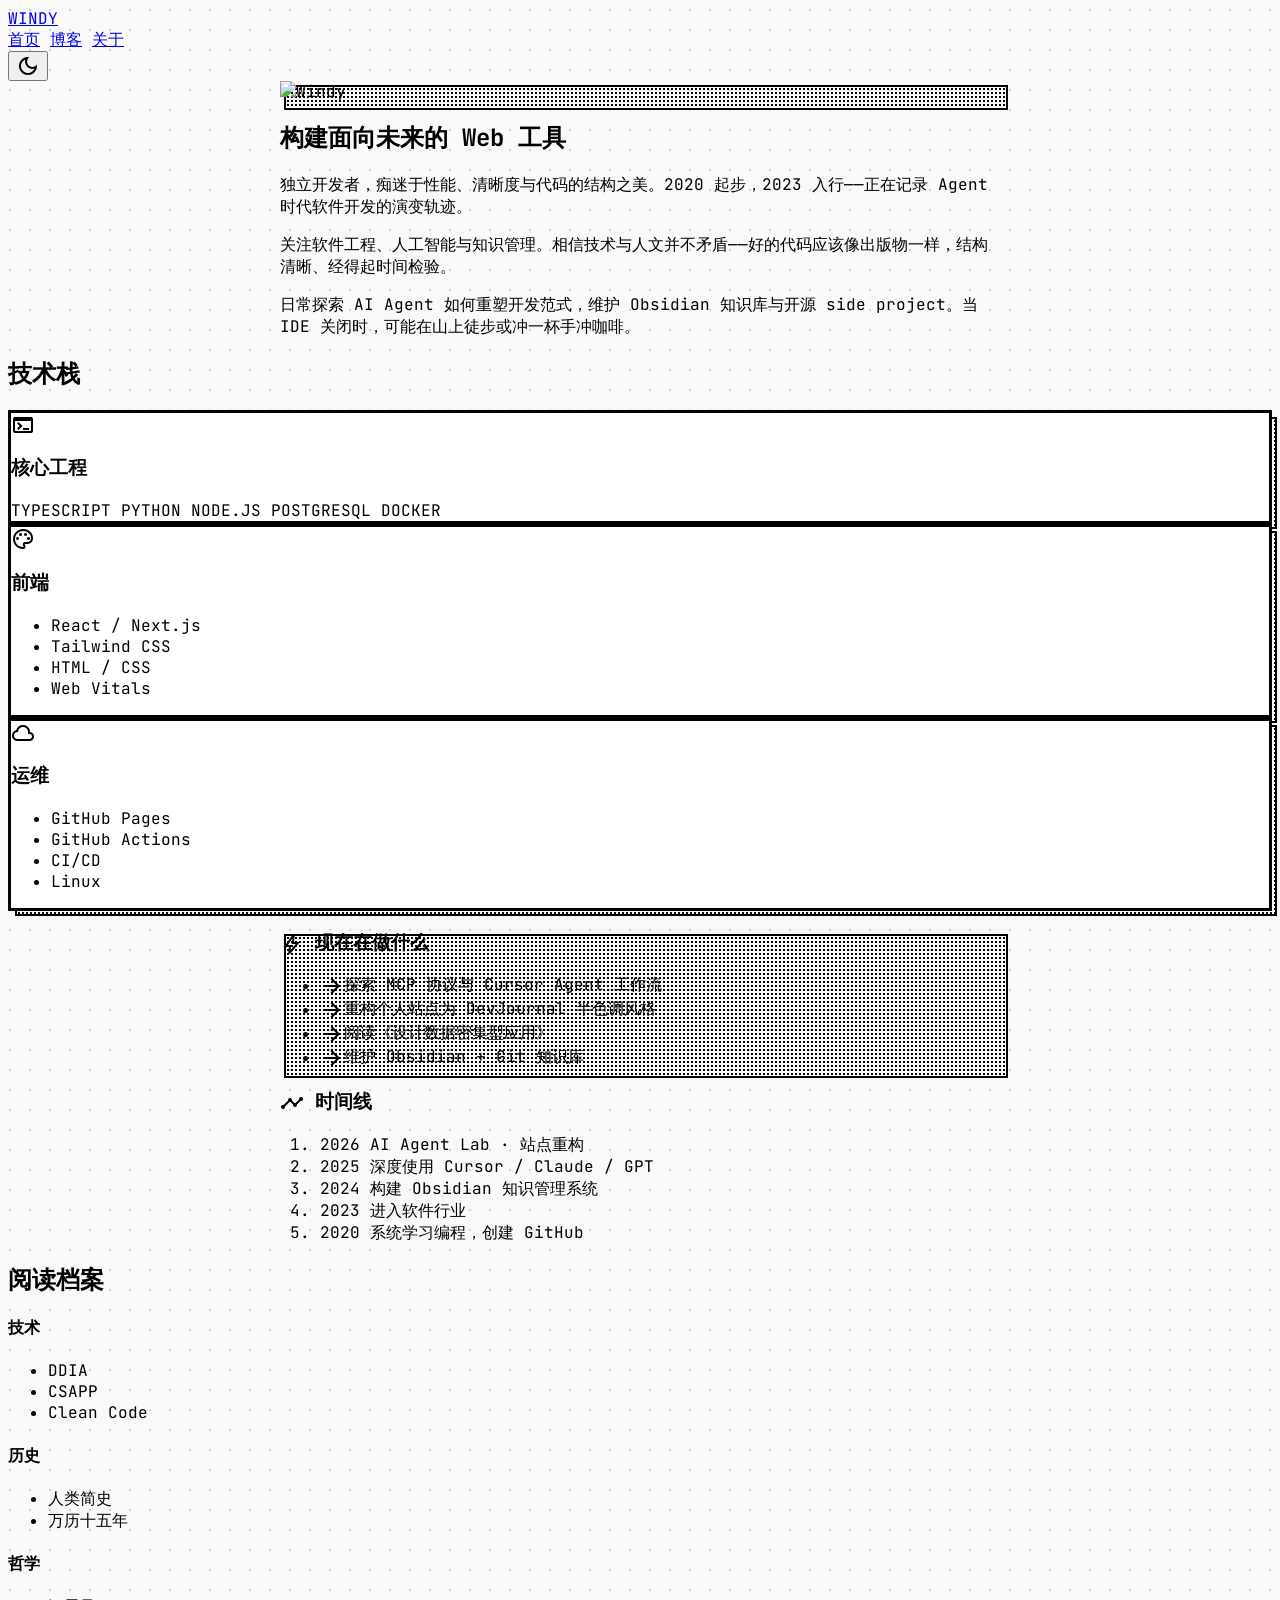
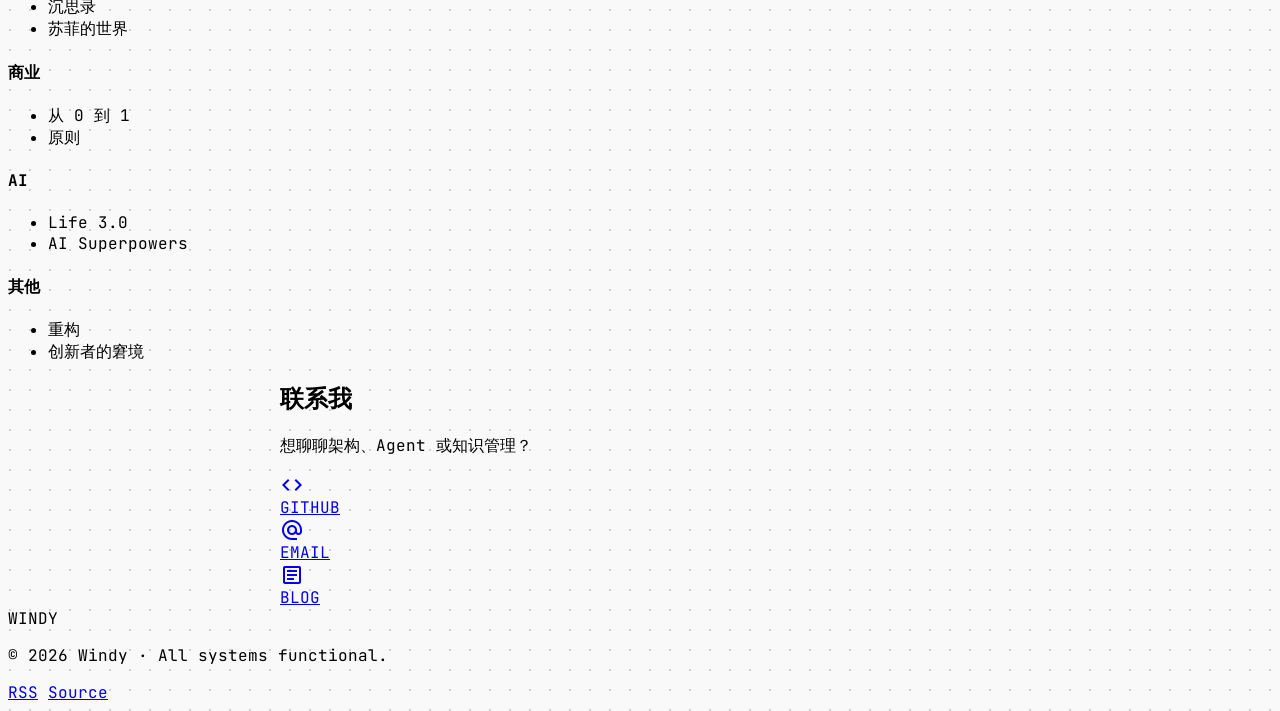
==== about.html @ 3538029b "Rebuild site with DevJournal halftone UI from prototype. Replace Digital Archive design with Dot-Mat" ====
<!DOCTYPE html>
<html class="light" lang="zh-CN">
<head>
  <meta charset="utf-8" />
  <meta name="viewport" content="width=device-width, initial-scale=1.0" />
  <title>关于 · WINDY Tech Journal</title>
  <script src="https://cdn.tailwindcss.com?plugins=forms"></script>
  <link href="https://fonts.googleapis.com/css2?family=Material+Symbols+Outlined:wght,FILL@100..700,0..1&display=swap" rel="stylesheet" />
  <link href="https://fonts.googleapis.com/css2?family=JetBrains+Mono:wght@400;700;800&display=swap" rel="stylesheet" />
  <link rel="stylesheet" href="css/style.css" />
  <script>
    tailwind.config = {
      darkMode: 'class',
      theme: {
        extend: {
          colors: { primary: '#000', 'on-primary': '#fff', 'on-surface-variant': '#4c4546' },
          spacing: { gutter: '24px', 'stack-md': '1rem', 'stack-lg': '2rem', 'container-max': '1120px', 'section-gap': '5rem' },
          fontFamily: { mono: ['JetBrains Mono', 'monospace'] },
          fontSize: {
            'headline-xl': ['48px', { lineHeight: '1.1', fontWeight: '800' }],
            'headline-lg': ['32px', { fontWeight: '700' }],
            'body-lg': ['18px', { lineHeight: '1.6' }],
            'body-md': ['16px', { lineHeight: '1.5' }],
          },
        },
      },
    };
  </script>
</head>
<body class="font-mono text-body-md selection:bg-primary selection:text-white" style="background:#f9f9f9;background-image:radial-gradient(#d1d1d1 1px,transparent 1px);background-size:20px 20px;">

<nav class="fixed top-0 w-full z-50 bg-white/90 backdrop-blur-sm border-b-3 border-black" data-header>
  <div class="flex justify-between items-center h-16 px-gutter max-w-container-max mx-auto">
    <a href="index.html" class="text-2xl font-black uppercase tracking-tighter">WINDY</a>
    <div class="hidden md:flex items-center gap-8">
      <a class="text-sm uppercase font-bold hover:underline decoration-4 underline-offset-4" href="index.html">首页</a>
      <a class="text-sm uppercase font-bold hover:underline decoration-4 underline-offset-4" href="blog.html">博客</a>
      <a class="text-sm uppercase font-bold bg-primary text-white px-3 py-1" href="about.html">关于</a>
    </div>
    <button id="theme-toggle" class="material-symbols-outlined hover:scale-110 transition-transform border-2 border-black p-1">dark_mode</button>
  </div>
</nav>

<main class="pt-32 pb-section-gap px-gutter">

  <section class="reading-track mb-section-gap">
    <div class="mb-stack-lg">
      <div class="halftone-shadow inline-block mb-8">
        <img alt="Windy" class="w-32 h-32 border-4 border-black object-cover grayscale" src="https://avatars.githubusercontent.com/u/45551140?v=4" />
      </div>
      <h1 class="text-headline-xl text-primary mb-stack-md leading-tight uppercase">构建面向未来的 Web 工具</h1>
      <p class="text-body-lg text-on-surface-variant border-l-4 border-black pl-6 italic">
        独立开发者，痴迷于性能、清晰度与代码的结构之美。2020 起步，2023 入行——正在记录 Agent 时代软件开发的演变轨迹。
      </p>
    </div>
    <div class="space-y-6 text-lg leading-relaxed">
      <p>关注软件工程、人工智能与知识管理。相信技术与人文并不矛盾——好的代码应该像出版物一样，结构清晰、经得起时间检验。</p>
      <p>日常探索 AI Agent 如何重塑开发范式，维护 Obsidian 知识库与开源 side project。当 IDE 关闭时，可能在山上徒步或冲一杯手冲咖啡。</p>
    </div>
  </section>

  <section class="max-w-container-max mx-auto mb-section-gap">
    <h2 class="text-xl font-bold mb-12 uppercase tracking-widest flex items-center gap-4">
      <span class="h-1 w-12 bg-black"></span>技术栈<span class="h-1 flex-grow bg-black"></span>
    </h2>
    <div class="grid grid-cols-1 md:grid-cols-4 gap-8">
      <div class="md:col-span-2 p-8 retro-card halftone-shadow">
        <div class="flex items-center gap-3 mb-6">
          <span class="material-symbols-outlined text-3xl">terminal</span>
          <h3 class="text-2xl uppercase font-bold">核心工程</h3>
        </div>
        <div class="flex flex-wrap gap-3">
          <span class="px-4 py-2 border-2 border-black font-bold text-sm bg-gray-100">TYPESCRIPT</span>
          <span class="px-4 py-2 border-2 border-black font-bold text-sm bg-gray-100">PYTHON</span>
          <span class="px-4 py-2 border-2 border-black font-bold text-sm bg-gray-100">NODE.JS</span>
          <span class="px-4 py-2 border-2 border-black font-bold text-sm bg-gray-100">POSTGRESQL</span>
          <span class="px-4 py-2 border-2 border-black font-bold text-sm bg-gray-100">DOCKER</span>
        </div>
      </div>
      <div class="p-8 retro-card halftone-shadow">
        <div class="flex items-center gap-3 mb-6">
          <span class="material-symbols-outlined text-3xl">palette</span>
          <h3 class="text-2xl uppercase font-bold">前端</h3>
        </div>
        <ul class="space-y-2 font-bold">
          <li class="flex items-center gap-2"><span class="w-2 h-2 bg-black"></span> React / Next.js</li>
          <li class="flex items-center gap-2"><span class="w-2 h-2 bg-black"></span> Tailwind CSS</li>
          <li class="flex items-center gap-2"><span class="w-2 h-2 bg-black"></span> HTML / CSS</li>
          <li class="flex items-center gap-2"><span class="w-2 h-2 bg-black"></span> Web Vitals</li>
        </ul>
      </div>
      <div class="p-8 retro-card halftone-shadow">
        <div class="flex items-center gap-3 mb-6">
          <span class="material-symbols-outlined text-3xl">cloud</span>
          <h3 class="text-2xl uppercase font-bold">运维</h3>
        </div>
        <ul class="space-y-2 font-bold">
          <li class="flex items-center gap-2"><span class="w-2 h-2 bg-black"></span> GitHub Pages</li>
          <li class="flex items-center gap-2"><span class="w-2 h-2 bg-black"></span> GitHub Actions</li>
          <li class="flex items-center gap-2"><span class="w-2 h-2 bg-black"></span> CI/CD</li>
          <li class="flex items-center gap-2"><span class="w-2 h-2 bg-black"></span> Linux</li>
        </ul>
      </div>
    </div>
  </section>

  <section class="reading-track mb-section-gap grid grid-cols-1 md:grid-cols-2 gap-12">
    <div class="p-8 border-4 border-black bg-white halftone-shadow">
      <h3 class="text-xl uppercase mb-6 font-bold flex items-center gap-2">
        <span class="material-symbols-outlined">bolt</span> 现在在做什么
      </h3>
      <ul class="space-y-4 font-bold">
        <li class="flex items-start gap-3"><span class="material-symbols-outlined">arrow_forward</span>探索 MCP 协议与 Cursor Agent 工作流</li>
        <li class="flex items-start gap-3"><span class="material-symbols-outlined">arrow_forward</span>重构个人站点为 DevJournal 半色调风格</li>
        <li class="flex items-start gap-3"><span class="material-symbols-outlined">arrow_forward</span>阅读《设计数据密集型应用》</li>
        <li class="flex items-start gap-3"><span class="material-symbols-outlined">arrow_forward</span>维护 Obsidian + Git 知识库</li>
      </ul>
    </div>
    <div class="p-8 border-4 border-black bg-white">
      <h3 class="text-xl uppercase mb-6 font-bold flex items-center gap-2">
        <span class="material-symbols-outlined">timeline</span> 时间线
      </h3>
      <ol class="space-y-4 font-bold text-sm">
        <li><span class="bg-black text-white px-2 py-0.5 mr-2">2026</span> AI Agent Lab · 站点重构</li>
        <li><span class="bg-black text-white px-2 py-0.5 mr-2">2025</span> 深度使用 Cursor / Claude / GPT</li>
        <li><span class="bg-black text-white px-2 py-0.5 mr-2">2024</span> 构建 Obsidian 知识管理系统</li>
        <li><span class="bg-black text-white px-2 py-0.5 mr-2">2023</span> 进入软件行业</li>
        <li><span class="bg-black text-white px-2 py-0.5 mr-2">2020</span> 系统学习编程，创建 GitHub</li>
      </ol>
    </div>
  </section>

  <section class="max-w-container-max mx-auto mb-section-gap">
    <h2 class="text-xl font-bold mb-8 uppercase flex items-center gap-4">
      <span class="h-1 w-12 bg-black"></span>阅读档案<span class="h-1 flex-grow bg-black"></span>
    </h2>
    <div class="grid grid-cols-2 md:grid-cols-3 lg:grid-cols-6 gap-4">
      <div class="border-2 border-black p-4 bg-white"><h4 class="font-bold text-xs uppercase mb-2">技术</h4><ul class="text-xs space-y-1"><li>DDIA</li><li>CSAPP</li><li>Clean Code</li></ul></div>
      <div class="border-2 border-black p-4 bg-white"><h4 class="font-bold text-xs uppercase mb-2">历史</h4><ul class="text-xs space-y-1"><li>人类简史</li><li>万历十五年</li></ul></div>
      <div class="border-2 border-black p-4 bg-white"><h4 class="font-bold text-xs uppercase mb-2">哲学</h4><ul class="text-xs space-y-1"><li>沉思录</li><li>苏菲的世界</li></ul></div>
      <div class="border-2 border-black p-4 bg-white"><h4 class="font-bold text-xs uppercase mb-2">商业</h4><ul class="text-xs space-y-1"><li>从 0 到 1</li><li>原则</li></ul></div>
      <div class="border-2 border-black p-4 bg-white"><h4 class="font-bold text-xs uppercase mb-2">AI</h4><ul class="text-xs space-y-1"><li>Life 3.0</li><li>AI Superpowers</li></ul></div>
      <div class="border-2 border-black p-4 bg-white"><h4 class="font-bold text-xs uppercase mb-2">其他</h4><ul class="text-xs space-y-1"><li>重构</li><li>创新者的窘境</li></ul></div>
    </div>
  </section>

  <section class="reading-track text-center py-16 border-t-4 border-black border-dashed">
    <h2 class="text-4xl font-bold mb-6 uppercase">联系我</h2>
    <p class="font-bold mb-12 text-on-surface-variant">想聊聊架构、Agent 或知识管理？</p>
    <div class="flex justify-center gap-12 flex-wrap">
      <a class="group flex flex-col items-center gap-3" href="https://github.com/abcdzyone" target="_blank" rel="noopener">
        <div class="w-16 h-16 flex items-center justify-center border-4 border-black bg-white group-hover:bg-primary transition-colors">
          <span class="material-symbols-outlined text-2xl group-hover:text-white">code</span>
        </div>
        <span class="text-xs font-bold tracking-widest group-hover:underline">GITHUB</span>
      </a>
      <a class="group flex flex-col items-center gap-3" href="mailto:hello@windy.dev">
        <div class="w-16 h-16 flex items-center justify-center border-4 border-black bg-white group-hover:bg-primary transition-colors">
          <span class="material-symbols-outlined text-2xl group-hover:text-white">alternate_email</span>
        </div>
        <span class="text-xs font-bold tracking-widest group-hover:underline">EMAIL</span>
      </a>
      <a class="group flex flex-col items-center gap-3" href="blog.html">
        <div class="w-16 h-16 flex items-center justify-center border-4 border-black bg-white group-hover:bg-primary transition-colors">
          <span class="material-symbols-outlined text-2xl group-hover:text-white">article</span>
        </div>
        <span class="text-xs font-bold tracking-widest group-hover:underline">BLOG</span>
      </a>
    </div>
  </section>
</main>

<footer class="bg-black text-white py-12">
  <div class="flex flex-col md:flex-row justify-between items-center gap-8 px-gutter max-w-container-max mx-auto uppercase tracking-wider text-sm">
    <div class="text-xl font-black">WINDY</div>
    <p class="opacity-80">© 2026 Windy · All systems functional.</p>
    <div class="flex gap-8">
      <a class="hover:opacity-70" href="blog.html">RSS</a>
      <a class="hover:opacity-70" href="https://github.com/abcdzyone/windy.github.io">Source</a>
    </div>
  </div>
</footer>

<script src="js/main.js"></script>
</body>
</html>
---- css/style.css ----
/* WINDY Tech Journal — Dot-Matrix Monolith */

.material-symbols-outlined {
  font-variation-settings: 'FILL' 0, 'wght' 400, 'GRAD' 0, 'opsz' 24;
  vertical-align: middle;
}

body {
  font-family: 'JetBrains Mono', monospace;
}

/* Halftone patterns */
.halftone-bg {
  background-image: radial-gradient(circle, currentColor 1px, transparent 1px);
  background-size: 8px 8px;
}

.halftone-bg-dense {
  background-image: radial-gradient(circle, currentColor 1.5px, transparent 1.5px);
  background-size: 4px 4px;
}

.halftone-page {
  background-color: #ffffff;
  background-image: radial-gradient(#000 1px, transparent 0);
  background-size: 20px 20px;
}

.stippled-box {
  position: relative;
  z-index: 1;
}

.stippled-box::before {
  content: "";
  position: absolute;
  inset: 0;
  background-image: radial-gradient(#000000 0.5px, transparent 0);
  background-size: 3px 3px;
  opacity: 0.05;
  z-index: -1;
  pointer-events: none;
}

.halftone-shadow {
  position: relative;
}

.halftone-shadow::after {
  content: "";
  position: absolute;
  z-index: -1;
  bottom: -8px;
  right: -8px;
  width: 100%;
  height: 100%;
  background-image: radial-gradient(circle, #000 1px, transparent 1.5px);
  background-size: 4px 4px;
  border: 2px solid #000;
}

.reading-track {
  max-width: 720px;
  margin-left: auto;
  margin-right: auto;
}

.reading-progress {
  height: 4px;
  background: #000000;
  width: 0%;
  position: fixed;
  top: 64px;
  left: 0;
  z-index: 60;
  transition: width 0.1s ease-out;
}

.bold-border { border: 2px solid #000000; }
.heavy-border { border: 4px solid #000000; }
.shadow-hard { box-shadow: 6px 6px 0px 0px #000000; }

.article-card {
  transition: all 0.2s ease-in-out;
  background-color: white;
}

.article-card:hover {
  transform: translate(-4px, -4px);
  box-shadow: 8px 8px 0px 0px #000000;
}

.retro-card {
  border: 3px solid #000;
  background-color: #fff;
}

::selection {
  background: #000000;
  color: #ffffff;
}

/* Dark mode */
html.dark body {
  background-color: #0a0a0a;
  color: #f0f0f0;
}

html.dark .halftone-page {
  background-color: #0a0a0a;
  background-image: radial-gradient(#333 1px, transparent 0);
}

html.dark .bg-background { background-color: #0a0a0a !important; }
html.dark .bg-surface { background-color: #111 !important; }
html.dark .text-on-surface { color: #f0f0f0 !important; }
html.dark .text-on-background { color: #f0f0f0 !important; }
html.dark .border-outline { border-color: #f0f0f0 !important; }
html.dark header, html.dark nav { background-color: #111 !important; border-color: #f0f0f0 !important; }
html.dark .article-card { background-color: #111; }
html.dark .article-card:hover { box-shadow: 8px 8px 0px 0px #f0f0f0; }

/* Blog prose */
.prose-blog h2 {
  font-size: 1.25rem;
  font-weight: 700;
  text-transform: uppercase;
  background: #000;
  color: #fff;
  display: inline-block;
  padding: 0.25rem 1rem;
  margin-top: 3rem;
  margin-bottom: 1.5rem;
}

.prose-blog p {
  margin-bottom: 1.5rem;
  line-height: 1.7;
}

.prose-blog ul, .prose-blog ol {
  margin-bottom: 1.5rem;
  padding-left: 1.5rem;
}

.prose-blog li {
  margin-bottom: 0.5rem;
  line-height: 1.6;
}

.prose-blog blockquote {
  border: 4px solid #000;
  padding: 2rem;
  margin: 2rem 0;
  font-style: italic;
  font-weight: 700;
  font-size: 1.125rem;
  box-shadow: 6px 6px 0 0 #000;
}

.prose-blog code {
  background: #000;
  color: #fff;
  padding: 0.1em 0.4em;
  font-size: 0.875em;
}

.prose-blog pre {
  background: #000;
  color: #fff;
  padding: 1.5rem;
  overflow-x: auto;
  border: 4px solid #000;
  margin: 1.5rem 0;
  font-size: 0.875rem;
  line-height: 1.5;
}

.prose-blog pre code {
  background: transparent;
  padding: 0;
}

.prose-blog strong {
  font-weight: 700;
}
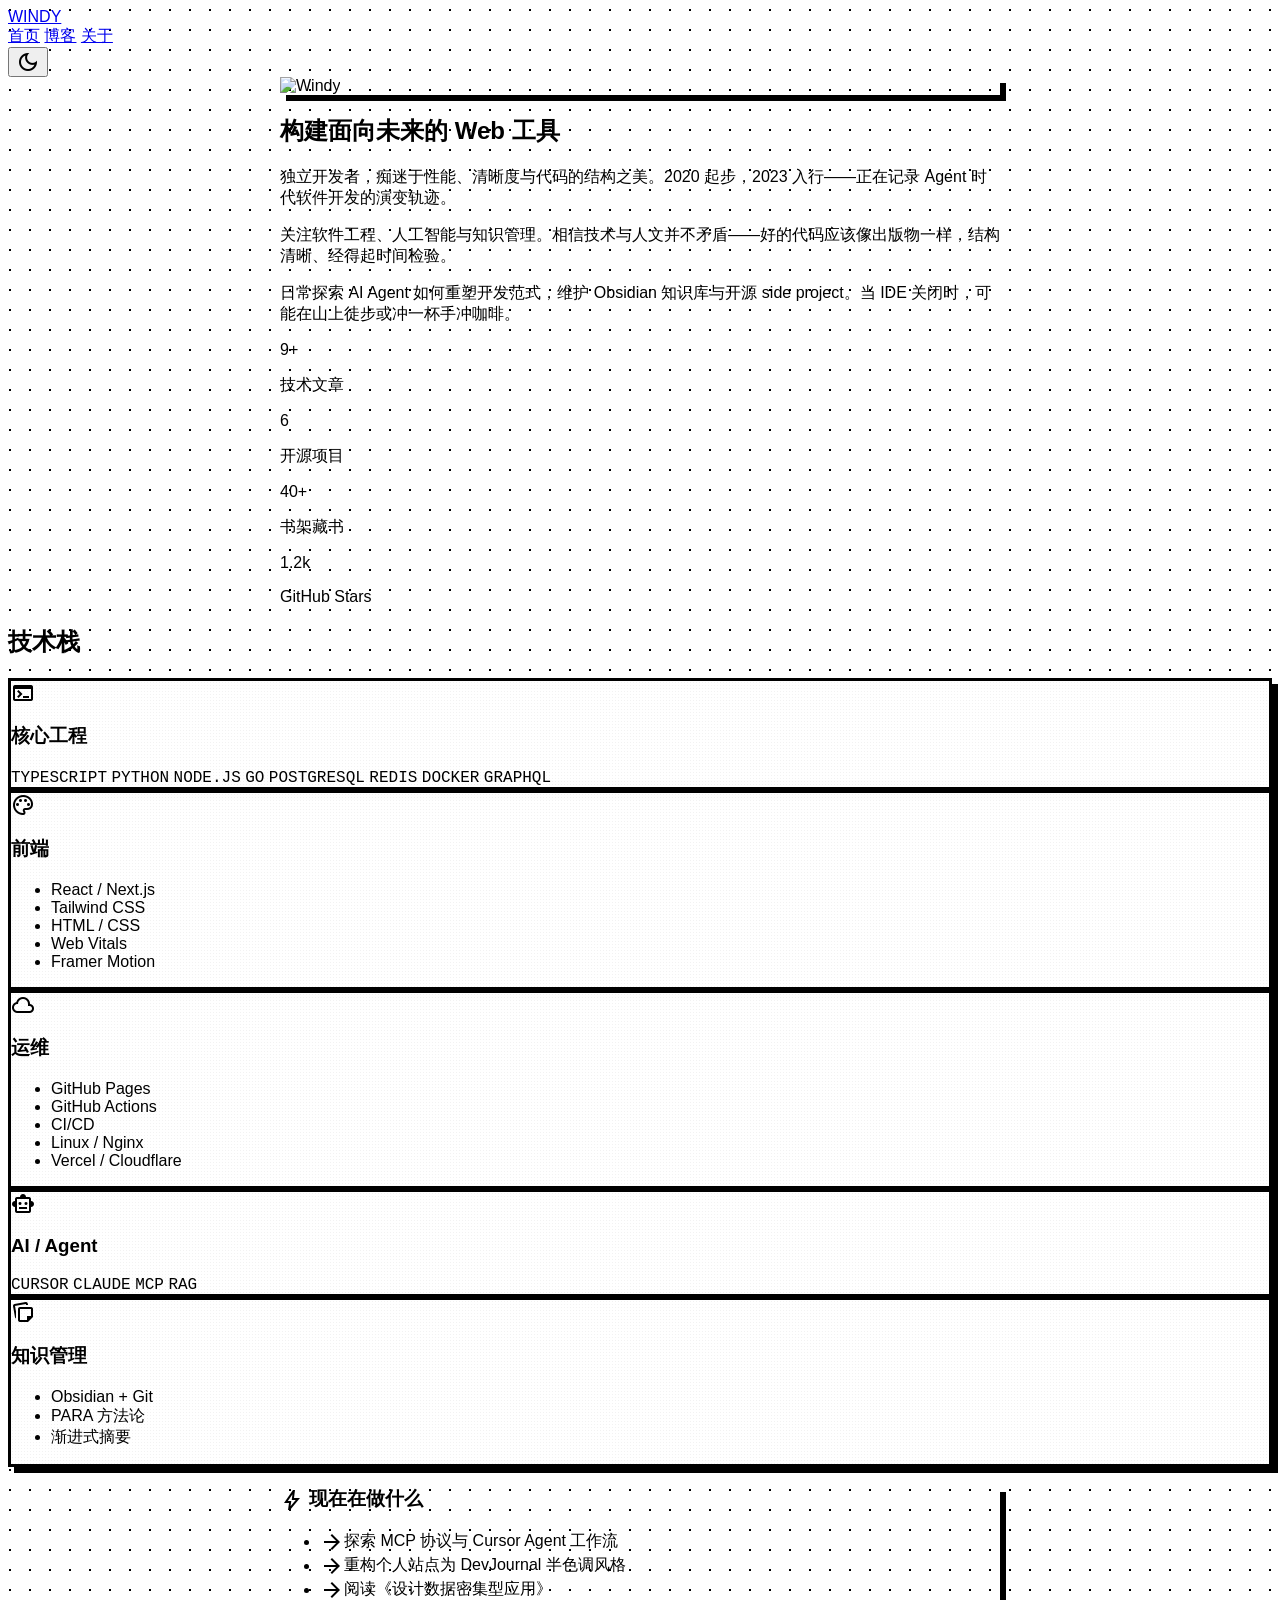
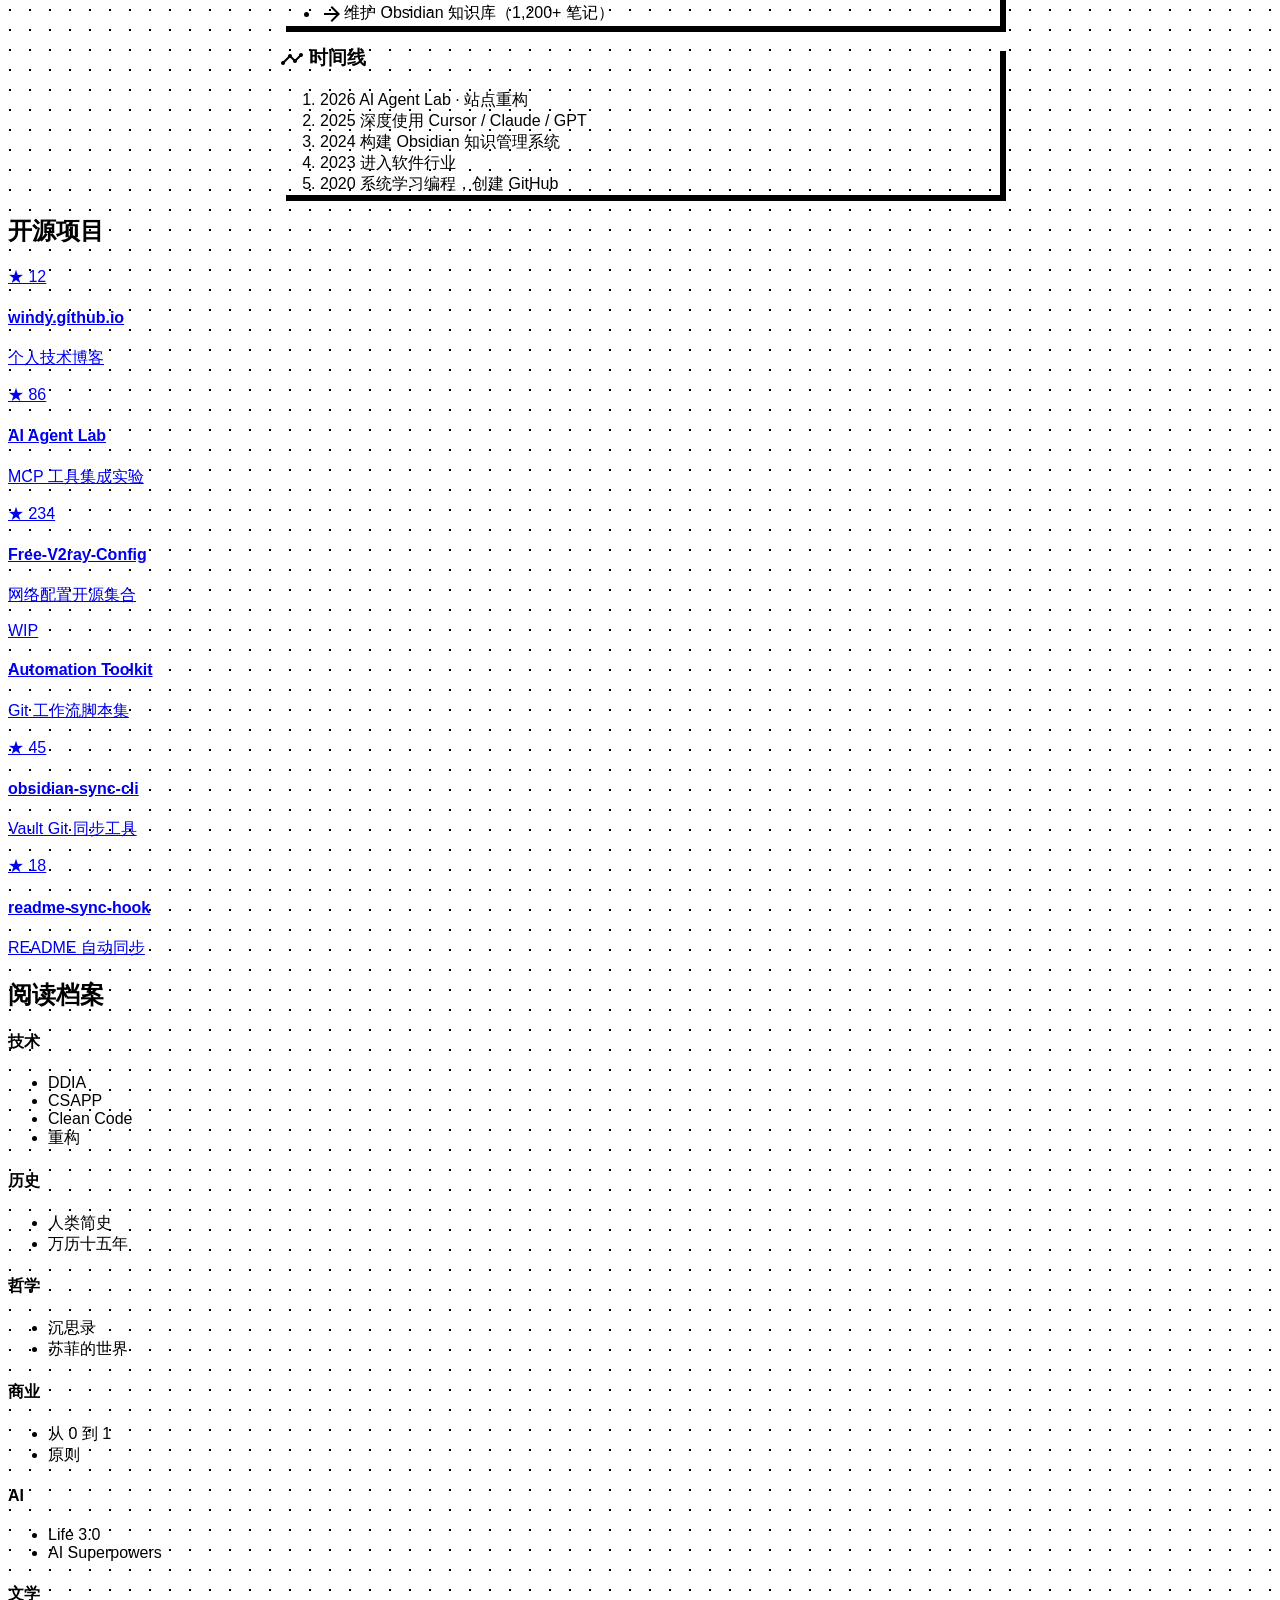
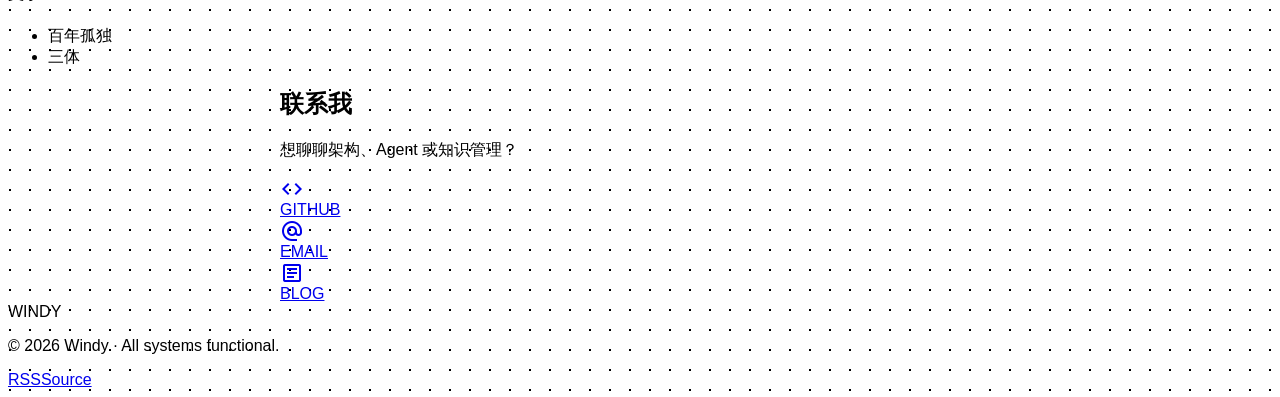
==== commit 9bd01506: "Fix tech stack shadow bug, switch to Apple fonts, align articles with prototype. Replace halftone-sh" ====
--- a/about.html
+++ b/about.html
@@ -6,7 +6,6 @@
   <title>关于 · WINDY Tech Journal</title>
   <script src="https://cdn.tailwindcss.com?plugins=forms"></script>
   <link href="https://fonts.googleapis.com/css2?family=Material+Symbols+Outlined:wght,FILL@100..700,0..1&display=swap" rel="stylesheet" />
-  <link href="https://fonts.googleapis.com/css2?family=JetBrains+Mono:wght@400;700;800&display=swap" rel="stylesheet" />
   <link rel="stylesheet" href="css/style.css" />
   <script>
     tailwind.config = {
@@ -15,7 +14,9 @@
         extend: {
           colors: { primary: '#000', 'on-primary': '#fff', 'on-surface-variant': '#4c4546' },
           spacing: { gutter: '24px', 'stack-md': '1rem', 'stack-lg': '2rem', 'container-max': '1120px', 'section-gap': '5rem' },
-          fontFamily: { mono: ['JetBrains Mono', 'monospace'] },
+          fontFamily: {
+            sans: ['-apple-system', 'BlinkMacSystemFont', 'SF Pro Text', 'SF Pro Display', 'PingFang SC', 'Hiragino Sans GB', 'Microsoft YaHei', 'sans-serif'],
+          },
           fontSize: {
             'headline-xl': ['48px', { lineHeight: '1.1', fontWeight: '800' }],
             'headline-lg': ['32px', { fontWeight: '700' }],
@@ -27,9 +28,9 @@
     };
   </script>
 </head>
-<body class="font-mono text-body-md selection:bg-primary selection:text-white" style="background:#f9f9f9;background-image:radial-gradient(#d1d1d1 1px,transparent 1px);background-size:20px 20px;">
-
-<nav class="fixed top-0 w-full z-50 bg-white/90 backdrop-blur-sm border-b-3 border-black" data-header>
+<body class="text-body-md selection:bg-primary selection:text-white halftone-page">
+
+<nav class="fixed top-0 w-full z-50 bg-white border-b-4 border-black" data-header>
   <div class="flex justify-between items-center h-16 px-gutter max-w-container-max mx-auto">
     <a href="index.html" class="text-2xl font-black uppercase tracking-tighter">WINDY</a>
     <div class="hidden md:flex items-center gap-8">
@@ -45,11 +46,11 @@
 
   <section class="reading-track mb-section-gap">
     <div class="mb-stack-lg">
-      <div class="halftone-shadow inline-block mb-8">
-        <img alt="Windy" class="w-32 h-32 border-4 border-black object-cover grayscale" src="https://avatars.githubusercontent.com/u/45551140?v=4" />
-      </div>
-      <h1 class="text-headline-xl text-primary mb-stack-md leading-tight uppercase">构建面向未来的 Web 工具</h1>
-      <p class="text-body-lg text-on-surface-variant border-l-4 border-black pl-6 italic">
+      <div class="inline-block mb-8 shadow-hard">
+        <img alt="Windy" class="w-32 h-32 border-4 border-black object-cover grayscale bg-white" src="https://avatars.githubusercontent.com/u/45551140?v=4" />
+      </div>
+      <h1 class="text-headline-xl text-primary mb-stack-md leading-tight">构建面向未来的 Web 工具</h1>
+      <p class="text-body-lg text-on-surface-variant border-l-4 border-black pl-6">
         独立开发者，痴迷于性能、清晰度与代码的结构之美。2020 起步，2023 入行——正在记录 Agent 时代软件开发的演变轨迹。
       </p>
     </div>
@@ -57,69 +58,101 @@
       <p>关注软件工程、人工智能与知识管理。相信技术与人文并不矛盾——好的代码应该像出版物一样，结构清晰、经得起时间检验。</p>
       <p>日常探索 AI Agent 如何重塑开发范式，维护 Obsidian 知识库与开源 side project。当 IDE 关闭时，可能在山上徒步或冲一杯手冲咖啡。</p>
     </div>
+    <div class="grid grid-cols-2 md:grid-cols-4 gap-4 mt-12">
+      <div class="border-2 border-black p-4 bg-white text-center"><p class="text-3xl font-black">9+</p><p class="text-xs font-bold uppercase mt-1">技术文章</p></div>
+      <div class="border-2 border-black p-4 bg-white text-center"><p class="text-3xl font-black">6</p><p class="text-xs font-bold uppercase mt-1">开源项目</p></div>
+      <div class="border-2 border-black p-4 bg-white text-center"><p class="text-3xl font-black">40+</p><p class="text-xs font-bold uppercase mt-1">书架藏书</p></div>
+      <div class="border-2 border-black p-4 bg-white text-center"><p class="text-3xl font-black">1.2k</p><p class="text-xs font-bold uppercase mt-1">GitHub Stars</p></div>
+    </div>
   </section>
 
   <section class="max-w-container-max mx-auto mb-section-gap">
     <h2 class="text-xl font-bold mb-12 uppercase tracking-widest flex items-center gap-4">
-      <span class="h-1 w-12 bg-black"></span>技术栈<span class="h-1 flex-grow bg-black"></span>
+      <span class="h-1 w-12 bg-black shrink-0"></span>技术栈<span class="h-1 flex-grow bg-black"></span>
     </h2>
-    <div class="grid grid-cols-1 md:grid-cols-4 gap-8">
-      <div class="md:col-span-2 p-8 retro-card halftone-shadow">
+    <div class="grid grid-cols-1 md:grid-cols-4 gap-8 items-start">
+      <div class="md:col-span-2 p-8 tech-card stippled-box">
         <div class="flex items-center gap-3 mb-6">
           <span class="material-symbols-outlined text-3xl">terminal</span>
-          <h3 class="text-2xl uppercase font-bold">核心工程</h3>
+          <h3 class="text-2xl font-bold">核心工程</h3>
         </div>
         <div class="flex flex-wrap gap-3">
-          <span class="px-4 py-2 border-2 border-black font-bold text-sm bg-gray-100">TYPESCRIPT</span>
-          <span class="px-4 py-2 border-2 border-black font-bold text-sm bg-gray-100">PYTHON</span>
-          <span class="px-4 py-2 border-2 border-black font-bold text-sm bg-gray-100">NODE.JS</span>
-          <span class="px-4 py-2 border-2 border-black font-bold text-sm bg-gray-100">POSTGRESQL</span>
-          <span class="px-4 py-2 border-2 border-black font-bold text-sm bg-gray-100">DOCKER</span>
-        </div>
-      </div>
-      <div class="p-8 retro-card halftone-shadow">
+          <span class="px-4 py-2 border-2 border-black font-bold text-sm bg-white font-mono">TYPESCRIPT</span>
+          <span class="px-4 py-2 border-2 border-black font-bold text-sm bg-white font-mono">PYTHON</span>
+          <span class="px-4 py-2 border-2 border-black font-bold text-sm bg-white font-mono">NODE.JS</span>
+          <span class="px-4 py-2 border-2 border-black font-bold text-sm bg-white font-mono">GO</span>
+          <span class="px-4 py-2 border-2 border-black font-bold text-sm bg-white font-mono">POSTGRESQL</span>
+          <span class="px-4 py-2 border-2 border-black font-bold text-sm bg-white font-mono">REDIS</span>
+          <span class="px-4 py-2 border-2 border-black font-bold text-sm bg-white font-mono">DOCKER</span>
+          <span class="px-4 py-2 border-2 border-black font-bold text-sm bg-white font-mono">GRAPHQL</span>
+        </div>
+      </div>
+      <div class="p-8 tech-card stippled-box">
         <div class="flex items-center gap-3 mb-6">
           <span class="material-symbols-outlined text-3xl">palette</span>
-          <h3 class="text-2xl uppercase font-bold">前端</h3>
+          <h3 class="text-2xl font-bold">前端</h3>
         </div>
         <ul class="space-y-2 font-bold">
-          <li class="flex items-center gap-2"><span class="w-2 h-2 bg-black"></span> React / Next.js</li>
-          <li class="flex items-center gap-2"><span class="w-2 h-2 bg-black"></span> Tailwind CSS</li>
-          <li class="flex items-center gap-2"><span class="w-2 h-2 bg-black"></span> HTML / CSS</li>
-          <li class="flex items-center gap-2"><span class="w-2 h-2 bg-black"></span> Web Vitals</li>
+          <li class="flex items-center gap-2"><span class="w-2 h-2 bg-black shrink-0"></span> React / Next.js</li>
+          <li class="flex items-center gap-2"><span class="w-2 h-2 bg-black shrink-0"></span> Tailwind CSS</li>
+          <li class="flex items-center gap-2"><span class="w-2 h-2 bg-black shrink-0"></span> HTML / CSS</li>
+          <li class="flex items-center gap-2"><span class="w-2 h-2 bg-black shrink-0"></span> Web Vitals</li>
+          <li class="flex items-center gap-2"><span class="w-2 h-2 bg-black shrink-0"></span> Framer Motion</li>
         </ul>
       </div>
-      <div class="p-8 retro-card halftone-shadow">
+      <div class="p-8 tech-card stippled-box">
         <div class="flex items-center gap-3 mb-6">
           <span class="material-symbols-outlined text-3xl">cloud</span>
-          <h3 class="text-2xl uppercase font-bold">运维</h3>
+          <h3 class="text-2xl font-bold">运维</h3>
         </div>
         <ul class="space-y-2 font-bold">
-          <li class="flex items-center gap-2"><span class="w-2 h-2 bg-black"></span> GitHub Pages</li>
-          <li class="flex items-center gap-2"><span class="w-2 h-2 bg-black"></span> GitHub Actions</li>
-          <li class="flex items-center gap-2"><span class="w-2 h-2 bg-black"></span> CI/CD</li>
-          <li class="flex items-center gap-2"><span class="w-2 h-2 bg-black"></span> Linux</li>
+          <li class="flex items-center gap-2"><span class="w-2 h-2 bg-black shrink-0"></span> GitHub Pages</li>
+          <li class="flex items-center gap-2"><span class="w-2 h-2 bg-black shrink-0"></span> GitHub Actions</li>
+          <li class="flex items-center gap-2"><span class="w-2 h-2 bg-black shrink-0"></span> CI/CD</li>
+          <li class="flex items-center gap-2"><span class="w-2 h-2 bg-black shrink-0"></span> Linux / Nginx</li>
+          <li class="flex items-center gap-2"><span class="w-2 h-2 bg-black shrink-0"></span> Vercel / Cloudflare</li>
         </ul>
       </div>
     </div>
+    <div class="grid grid-cols-1 md:grid-cols-2 gap-8 mt-8">
+      <div class="p-8 tech-card stippled-box">
+        <div class="flex items-center gap-3 mb-6">
+          <span class="material-symbols-outlined text-3xl">smart_toy</span>
+          <h3 class="text-2xl font-bold">AI / Agent</h3>
+        </div>
+        <div class="flex flex-wrap gap-3">
+          <span class="px-3 py-1.5 border-2 border-black font-bold text-xs bg-white font-mono">CURSOR</span>
+          <span class="px-3 py-1.5 border-2 border-black font-bold text-xs bg-white font-mono">CLAUDE</span>
+          <span class="px-3 py-1.5 border-2 border-black font-bold text-xs bg-white font-mono">MCP</span>
+          <span class="px-3 py-1.5 border-2 border-black font-bold text-xs bg-white font-mono">RAG</span>
+        </div>
+      </div>
+      <div class="p-8 tech-card stippled-box">
+        <div class="flex items-center gap-3 mb-6">
+          <span class="material-symbols-outlined text-3xl">note_stack</span>
+          <h3 class="text-2xl font-bold">知识管理</h3>
+        </div>
+        <ul class="space-y-2 font-bold">
+          <li class="flex items-center gap-2"><span class="w-2 h-2 bg-black shrink-0"></span> Obsidian + Git</li>
+          <li class="flex items-center gap-2"><span class="w-2 h-2 bg-black shrink-0"></span> PARA 方法论</li>
+          <li class="flex items-center gap-2"><span class="w-2 h-2 bg-black shrink-0"></span> 渐进式摘要</li>
+        </ul>
+      </div>
+    </div>
   </section>
 
   <section class="reading-track mb-section-gap grid grid-cols-1 md:grid-cols-2 gap-12">
-    <div class="p-8 border-4 border-black bg-white halftone-shadow">
-      <h3 class="text-xl uppercase mb-6 font-bold flex items-center gap-2">
-        <span class="material-symbols-outlined">bolt</span> 现在在做什么
-      </h3>
+    <div class="p-8 border-4 border-black bg-white shadow-hard">
+      <h3 class="text-xl mb-6 font-bold flex items-center gap-2"><span class="material-symbols-outlined">bolt</span> 现在在做什么</h3>
       <ul class="space-y-4 font-bold">
-        <li class="flex items-start gap-3"><span class="material-symbols-outlined">arrow_forward</span>探索 MCP 协议与 Cursor Agent 工作流</li>
-        <li class="flex items-start gap-3"><span class="material-symbols-outlined">arrow_forward</span>重构个人站点为 DevJournal 半色调风格</li>
-        <li class="flex items-start gap-3"><span class="material-symbols-outlined">arrow_forward</span>阅读《设计数据密集型应用》</li>
-        <li class="flex items-start gap-3"><span class="material-symbols-outlined">arrow_forward</span>维护 Obsidian + Git 知识库</li>
+        <li class="flex items-start gap-3"><span class="material-symbols-outlined shrink-0">arrow_forward</span>探索 MCP 协议与 Cursor Agent 工作流</li>
+        <li class="flex items-start gap-3"><span class="material-symbols-outlined shrink-0">arrow_forward</span>重构个人站点为 DevJournal 半色调风格</li>
+        <li class="flex items-start gap-3"><span class="material-symbols-outlined shrink-0">arrow_forward</span>阅读《设计数据密集型应用》</li>
+        <li class="flex items-start gap-3"><span class="material-symbols-outlined shrink-0">arrow_forward</span>维护 Obsidian 知识库（1,200+ 笔记）</li>
       </ul>
     </div>
-    <div class="p-8 border-4 border-black bg-white">
-      <h3 class="text-xl uppercase mb-6 font-bold flex items-center gap-2">
-        <span class="material-symbols-outlined">timeline</span> 时间线
-      </h3>
+    <div class="p-8 border-4 border-black bg-white shadow-hard">
+      <h3 class="text-xl mb-6 font-bold flex items-center gap-2"><span class="material-symbols-outlined">timeline</span> 时间线</h3>
       <ol class="space-y-4 font-bold text-sm">
         <li><span class="bg-black text-white px-2 py-0.5 mr-2">2026</span> AI Agent Lab · 站点重构</li>
         <li><span class="bg-black text-white px-2 py-0.5 mr-2">2025</span> 深度使用 Cursor / Claude / GPT</li>
@@ -131,39 +164,43 @@
   </section>
 
   <section class="max-w-container-max mx-auto mb-section-gap">
-    <h2 class="text-xl font-bold mb-8 uppercase flex items-center gap-4">
-      <span class="h-1 w-12 bg-black"></span>阅读档案<span class="h-1 flex-grow bg-black"></span>
-    </h2>
+    <h2 class="text-xl font-bold mb-8 uppercase flex items-center gap-4"><span class="h-1 w-12 bg-black shrink-0"></span>开源项目<span class="h-1 flex-grow bg-black"></span></h2>
+    <div class="grid grid-cols-1 sm:grid-cols-2 lg:grid-cols-3 gap-4">
+      <a href="https://github.com/abcdzyone/windy.github.io" class="block border-2 border-black p-4 bg-white hover:shadow-hard transition-shadow"><span class="text-[10px] font-bold bg-black text-white px-2 py-0.5">★ 12</span><h4 class="font-bold mt-2">windy.github.io</h4><p class="text-xs mt-1 text-black/70">个人技术博客</p></a>
+      <a href="#" class="block border-2 border-black p-4 bg-white hover:shadow-hard transition-shadow"><span class="text-[10px] font-bold bg-black text-white px-2 py-0.5">★ 86</span><h4 class="font-bold mt-2">AI Agent Lab</h4><p class="text-xs mt-1 text-black/70">MCP 工具集成实验</p></a>
+      <a href="#" class="block border-2 border-black p-4 bg-white hover:shadow-hard transition-shadow"><span class="text-[10px] font-bold bg-black text-white px-2 py-0.5">★ 234</span><h4 class="font-bold mt-2">Free-V2ray-Config</h4><p class="text-xs mt-1 text-black/70">网络配置开源集合</p></a>
+      <a href="#" class="block border-2 border-black p-4 bg-white hover:shadow-hard transition-shadow"><span class="text-[10px] font-bold bg-black text-white px-2 py-0.5">WIP</span><h4 class="font-bold mt-2">Automation Toolkit</h4><p class="text-xs mt-1 text-black/70">Git 工作流脚本集</p></a>
+      <a href="#" class="block border-2 border-black p-4 bg-white hover:shadow-hard transition-shadow"><span class="text-[10px] font-bold bg-black text-white px-2 py-0.5">★ 45</span><h4 class="font-bold mt-2">obsidian-sync-cli</h4><p class="text-xs mt-1 text-black/70">Vault Git 同步工具</p></a>
+      <a href="#" class="block border-2 border-black p-4 bg-white hover:shadow-hard transition-shadow"><span class="text-[10px] font-bold bg-black text-white px-2 py-0.5">★ 18</span><h4 class="font-bold mt-2">readme-sync-hook</h4><p class="text-xs mt-1 text-black/70">README 自动同步</p></a>
+    </div>
+  </section>
+
+  <section class="max-w-container-max mx-auto mb-section-gap">
+    <h2 class="text-xl font-bold mb-8 uppercase flex items-center gap-4"><span class="h-1 w-12 bg-black shrink-0"></span>阅读档案<span class="h-1 flex-grow bg-black"></span></h2>
     <div class="grid grid-cols-2 md:grid-cols-3 lg:grid-cols-6 gap-4">
-      <div class="border-2 border-black p-4 bg-white"><h4 class="font-bold text-xs uppercase mb-2">技术</h4><ul class="text-xs space-y-1"><li>DDIA</li><li>CSAPP</li><li>Clean Code</li></ul></div>
+      <div class="border-2 border-black p-4 bg-white"><h4 class="font-bold text-xs uppercase mb-2">技术</h4><ul class="text-xs space-y-1"><li>DDIA</li><li>CSAPP</li><li>Clean Code</li><li>重构</li></ul></div>
       <div class="border-2 border-black p-4 bg-white"><h4 class="font-bold text-xs uppercase mb-2">历史</h4><ul class="text-xs space-y-1"><li>人类简史</li><li>万历十五年</li></ul></div>
       <div class="border-2 border-black p-4 bg-white"><h4 class="font-bold text-xs uppercase mb-2">哲学</h4><ul class="text-xs space-y-1"><li>沉思录</li><li>苏菲的世界</li></ul></div>
       <div class="border-2 border-black p-4 bg-white"><h4 class="font-bold text-xs uppercase mb-2">商业</h4><ul class="text-xs space-y-1"><li>从 0 到 1</li><li>原则</li></ul></div>
       <div class="border-2 border-black p-4 bg-white"><h4 class="font-bold text-xs uppercase mb-2">AI</h4><ul class="text-xs space-y-1"><li>Life 3.0</li><li>AI Superpowers</li></ul></div>
-      <div class="border-2 border-black p-4 bg-white"><h4 class="font-bold text-xs uppercase mb-2">其他</h4><ul class="text-xs space-y-1"><li>重构</li><li>创新者的窘境</li></ul></div>
+      <div class="border-2 border-black p-4 bg-white"><h4 class="font-bold text-xs uppercase mb-2">文学</h4><ul class="text-xs space-y-1"><li>百年孤独</li><li>三体</li></ul></div>
     </div>
   </section>
 
   <section class="reading-track text-center py-16 border-t-4 border-black border-dashed">
-    <h2 class="text-4xl font-bold mb-6 uppercase">联系我</h2>
+    <h2 class="text-4xl font-bold mb-6">联系我</h2>
     <p class="font-bold mb-12 text-on-surface-variant">想聊聊架构、Agent 或知识管理？</p>
     <div class="flex justify-center gap-12 flex-wrap">
       <a class="group flex flex-col items-center gap-3" href="https://github.com/abcdzyone" target="_blank" rel="noopener">
-        <div class="w-16 h-16 flex items-center justify-center border-4 border-black bg-white group-hover:bg-primary transition-colors">
-          <span class="material-symbols-outlined text-2xl group-hover:text-white">code</span>
-        </div>
+        <div class="w-16 h-16 flex items-center justify-center border-4 border-black bg-white group-hover:bg-primary transition-colors"><span class="material-symbols-outlined text-2xl group-hover:text-white">code</span></div>
         <span class="text-xs font-bold tracking-widest group-hover:underline">GITHUB</span>
       </a>
       <a class="group flex flex-col items-center gap-3" href="mailto:hello@windy.dev">
-        <div class="w-16 h-16 flex items-center justify-center border-4 border-black bg-white group-hover:bg-primary transition-colors">
-          <span class="material-symbols-outlined text-2xl group-hover:text-white">alternate_email</span>
-        </div>
+        <div class="w-16 h-16 flex items-center justify-center border-4 border-black bg-white group-hover:bg-primary transition-colors"><span class="material-symbols-outlined text-2xl group-hover:text-white">alternate_email</span></div>
         <span class="text-xs font-bold tracking-widest group-hover:underline">EMAIL</span>
       </a>
       <a class="group flex flex-col items-center gap-3" href="blog.html">
-        <div class="w-16 h-16 flex items-center justify-center border-4 border-black bg-white group-hover:bg-primary transition-colors">
-          <span class="material-symbols-outlined text-2xl group-hover:text-white">article</span>
-        </div>
+        <div class="w-16 h-16 flex items-center justify-center border-4 border-black bg-white group-hover:bg-primary transition-colors"><span class="material-symbols-outlined text-2xl group-hover:text-white">article</span></div>
         <span class="text-xs font-bold tracking-widest group-hover:underline">BLOG</span>
       </a>
     </div>
@@ -174,10 +211,7 @@
   <div class="flex flex-col md:flex-row justify-between items-center gap-8 px-gutter max-w-container-max mx-auto uppercase tracking-wider text-sm">
     <div class="text-xl font-black">WINDY</div>
     <p class="opacity-80">© 2026 Windy · All systems functional.</p>
-    <div class="flex gap-8">
-      <a class="hover:opacity-70" href="blog.html">RSS</a>
-      <a class="hover:opacity-70" href="https://github.com/abcdzyone/windy.github.io">Source</a>
-    </div>
+    <div class="flex gap-8"><a class="hover:opacity-70" href="blog.html">RSS</a><a class="hover:opacity-70" href="https://github.com/abcdzyone/windy.github.io">Source</a></div>
   </div>
 </footer>
 
--- a/css/style.css
+++ b/css/style.css
@@ -1,4 +1,10 @@
 /* WINDY Tech Journal — Dot-Matrix Monolith */
+
+:root {
+  --font-sans: -apple-system, BlinkMacSystemFont, "SF Pro Text", "SF Pro Display",
+    "PingFang SC", "Hiragino Sans GB", "Microsoft YaHei", sans-serif;
+  --font-mono: "SF Mono", SFMono-Regular, ui-monospace, Menlo, Monaco, Consolas, monospace;
+}
 
 .material-symbols-outlined {
   font-variation-settings: 'FILL' 0, 'wght' 400, 'GRAD' 0, 'opsz' 24;
@@ -6,13 +12,24 @@
 }
 
 body {
-  font-family: 'JetBrains Mono', monospace;
+  font-family: var(--font-sans);
+  -webkit-font-smoothing: antialiased;
+  -moz-osx-font-smoothing: grayscale;
+}
+
+.font-mono,
+code,
+pre,
+.font-code {
+  font-family: var(--font-mono);
 }
 
 /* Halftone patterns */
 .halftone-bg {
-  background-image: radial-gradient(circle, currentColor 1px, transparent 1px);
+  background-color: #ffffff;
+  background-image: radial-gradient(#000000 1px, transparent 0);
   background-size: 8px 8px;
+  opacity: 0.1;
 }
 
 .halftone-bg-dense {
@@ -42,8 +59,11 @@
   pointer-events: none;
 }
 
+/* Fixed: isolate stacking so shadow doesn't bleed into siblings */
 .halftone-shadow {
   position: relative;
+  isolation: isolate;
+  z-index: 0;
 }
 
 .halftone-shadow::after {
@@ -57,6 +77,7 @@
   background-image: radial-gradient(circle, #000 1px, transparent 1.5px);
   background-size: 4px 4px;
   border: 2px solid #000;
+  pointer-events: none;
 }
 
 .reading-track {
@@ -95,6 +116,12 @@
   background-color: #fff;
 }
 
+.tech-card {
+  border: 3px solid #000;
+  background-color: #fff;
+  box-shadow: 6px 6px 0 0 #000;
+}
+
 ::selection {
   background: #000000;
   color: #ffffff;
@@ -119,27 +146,40 @@
 html.dark header, html.dark nav { background-color: #111 !important; border-color: #f0f0f0 !important; }
 html.dark .article-card { background-color: #111; }
 html.dark .article-card:hover { box-shadow: 8px 8px 0px 0px #f0f0f0; }
-
-/* Blog prose */
+html.dark .tech-card, html.dark .retro-card { background-color: #111; }
+
+/* Article prose — aligned with article_detail.html */
+.prose-blog > p:first-child {
+  font-size: 1.125rem;
+  line-height: 1.6;
+  font-weight: 700;
+  margin-bottom: 2.5rem;
+}
+
 .prose-blog h2 {
-  font-size: 1.25rem;
+  font-size: 1.5rem;
   font-weight: 700;
   text-transform: uppercase;
   background: #000;
   color: #fff;
   display: inline-block;
   padding: 0.25rem 1rem;
-  margin-top: 3rem;
+  margin-top: 4rem;
   margin-bottom: 1.5rem;
 }
 
+.prose-blog h2:first-of-type {
+  margin-top: 0;
+}
+
 .prose-blog p {
-  margin-bottom: 1.5rem;
-  line-height: 1.7;
+  margin-bottom: 2rem;
+  line-height: 1.5;
+  font-size: 1rem;
 }
 
 .prose-blog ul, .prose-blog ol {
-  margin-bottom: 1.5rem;
+  margin-bottom: 2rem;
   padding-left: 1.5rem;
 }
 
@@ -151,11 +191,17 @@
 .prose-blog blockquote {
   border: 4px solid #000;
   padding: 2rem;
-  margin: 2rem 0;
+  margin: 3rem 0;
   font-style: italic;
-  font-weight: 700;
-  font-size: 1.125rem;
+  font-weight: 800;
+  font-size: 1.25rem;
+  line-height: 1.3;
+  background: #fff;
   box-shadow: 6px 6px 0 0 #000;
+}
+
+.prose-blog blockquote.stippled-box::before {
+  opacity: 0.04;
 }
 
 .prose-blog code {
@@ -163,24 +209,47 @@
   color: #fff;
   padding: 0.1em 0.4em;
   font-size: 0.875em;
+  font-family: var(--font-mono);
 }
 
 .prose-blog pre {
-  background: #000;
-  color: #fff;
-  padding: 1.5rem;
-  overflow-x: auto;
-  border: 4px solid #000;
-  margin: 1.5rem 0;
-  font-size: 0.875rem;
-  line-height: 1.5;
+  margin: 0;
 }
 
 .prose-blog pre code {
   background: transparent;
   padding: 0;
+  color: inherit;
 }
 
 .prose-blog strong {
   font-weight: 700;
 }
+
+.prose-blog table {
+  width: 100%;
+  border: 4px solid #000;
+  border-collapse: collapse;
+  margin-bottom: 2.5rem;
+}
+
+.prose-blog th {
+  background: #000;
+  color: #fff;
+  padding: 1rem;
+  font-weight: 800;
+  text-transform: uppercase;
+  font-size: 0.75rem;
+  border-right: 1px solid #fff;
+}
+
+.prose-blog td {
+  padding: 1rem;
+  font-weight: 700;
+  border-bottom: 2px solid #000;
+  border-right: 2px solid #000;
+}
+
+.prose-blog tr td:first-child {
+  background: rgba(0, 0, 0, 0.05);
+}
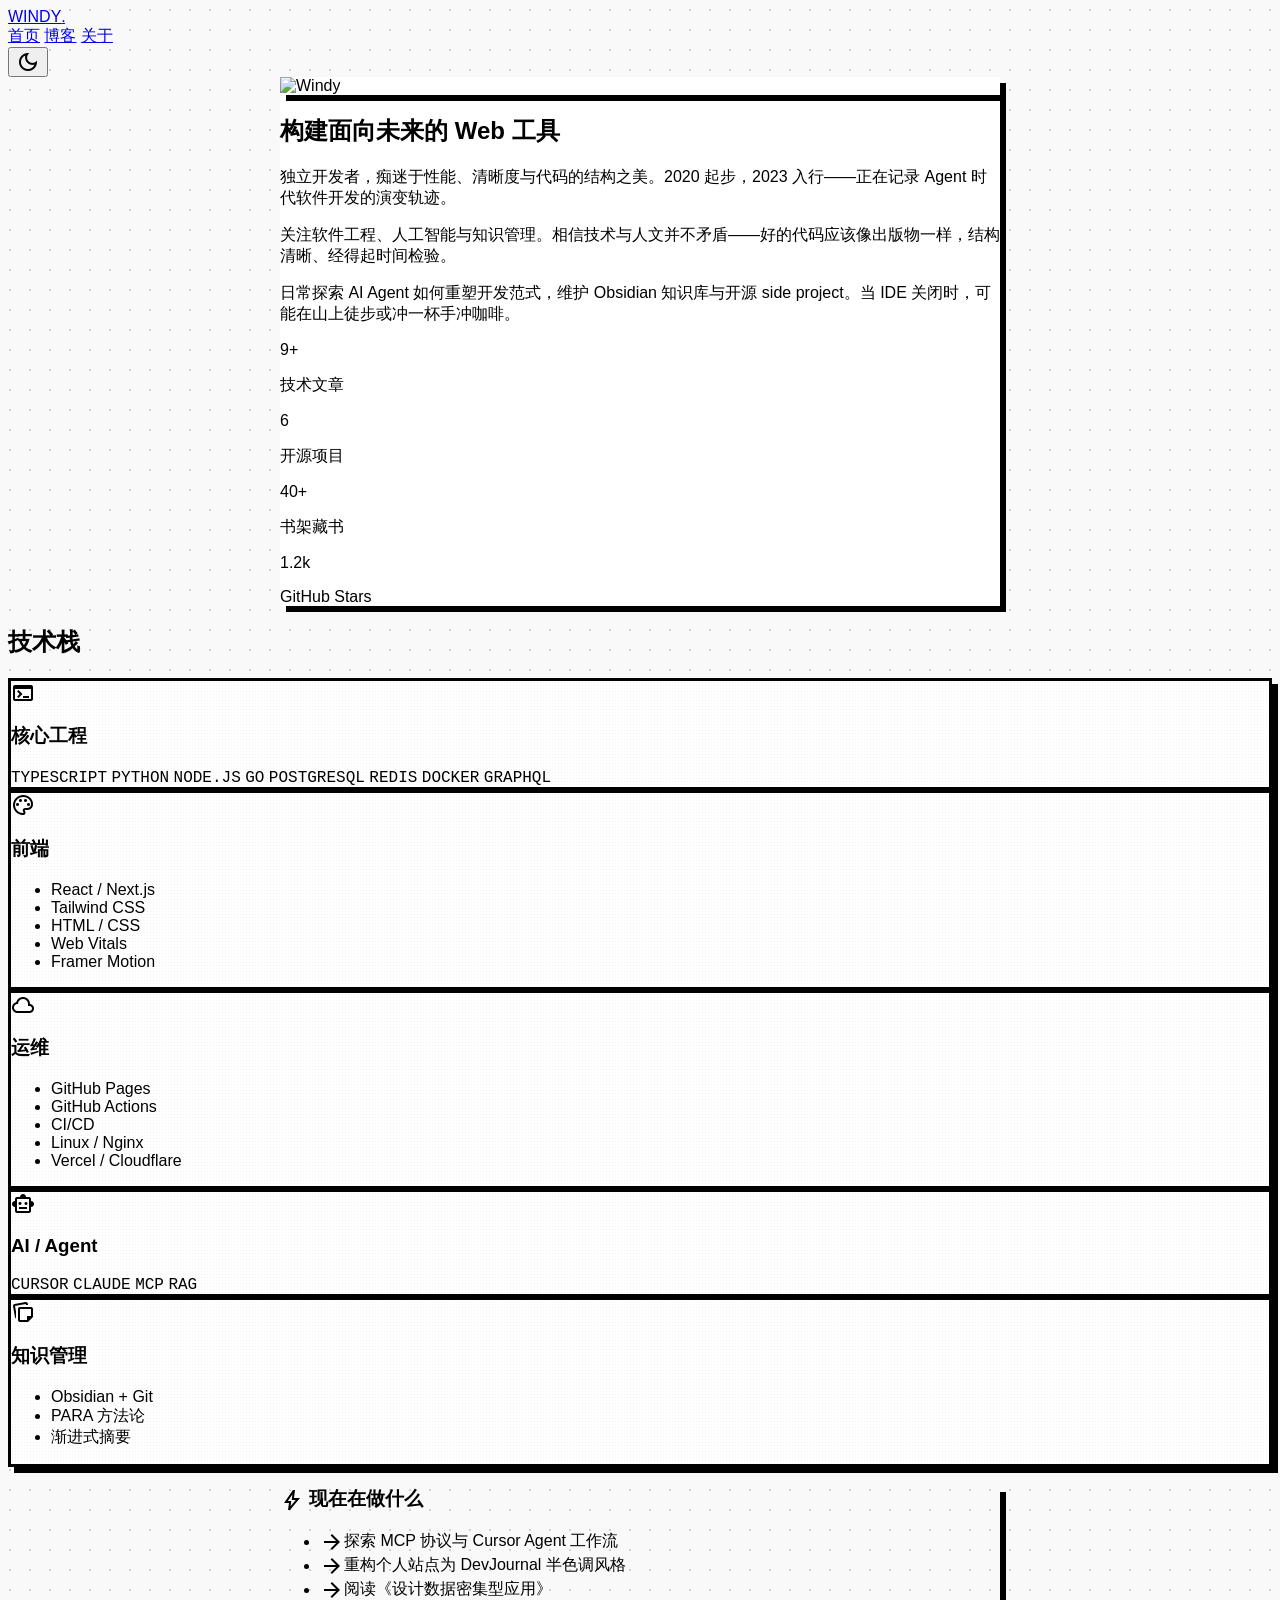
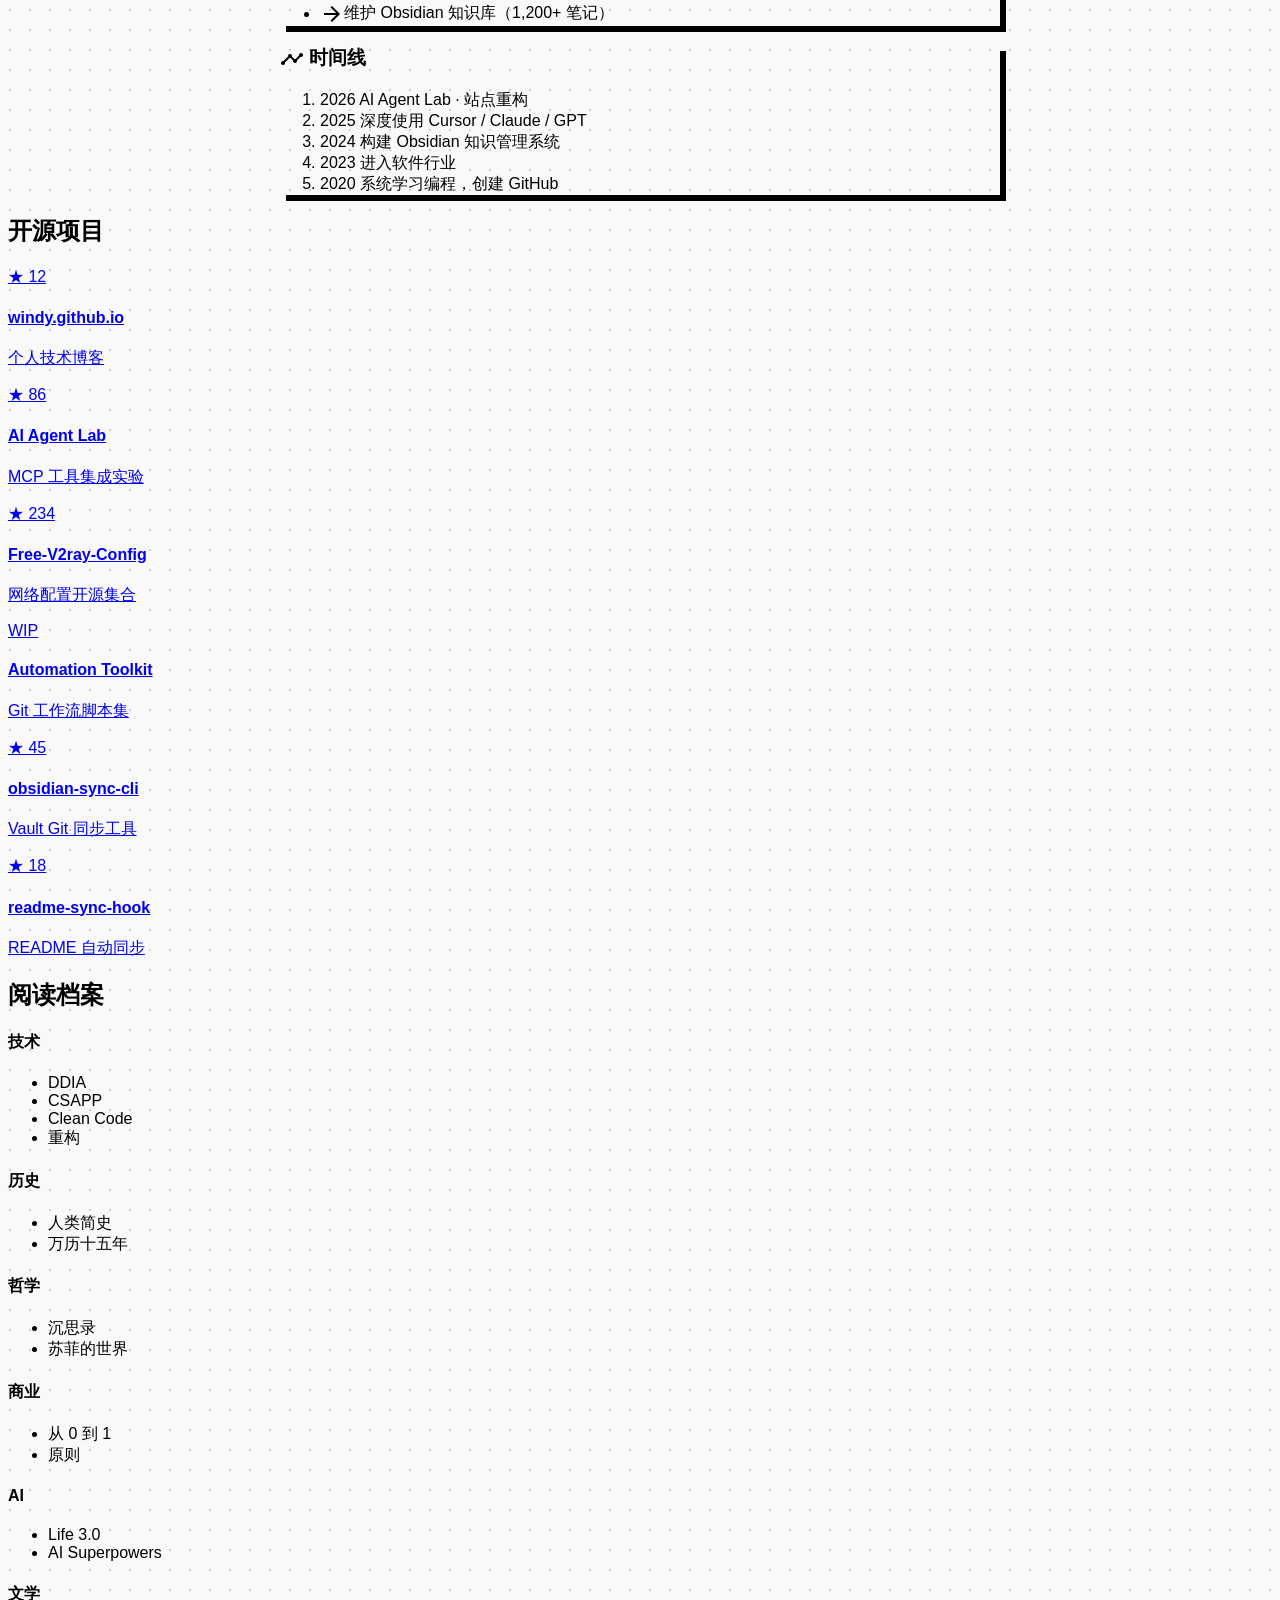
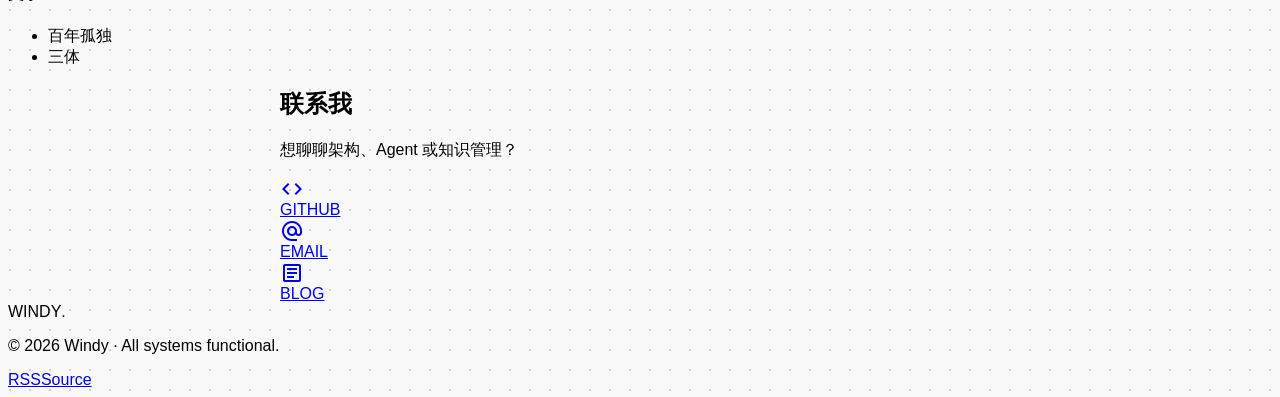
==== commit 2496a2b8: "Rebrand to WINDY. and fix about page text overlap. Wrap about hero in solid white panel, soften half" ====
--- a/about.html
+++ b/about.html
@@ -32,7 +32,7 @@
 
 <nav class="fixed top-0 w-full z-50 bg-white border-b-4 border-black" data-header>
   <div class="flex justify-between items-center h-16 px-gutter max-w-container-max mx-auto">
-    <a href="index.html" class="text-2xl font-black uppercase tracking-tighter">WINDY</a>
+    <a href="index.html" class="text-2xl font-black uppercase tracking-tighter">WINDY<span class="brand-dot">.</span></a>
     <div class="hidden md:flex items-center gap-8">
       <a class="text-sm uppercase font-bold hover:underline decoration-4 underline-offset-4" href="index.html">首页</a>
       <a class="text-sm uppercase font-bold hover:underline decoration-4 underline-offset-4" href="blog.html">博客</a>
@@ -45,24 +45,26 @@
 <main class="pt-32 pb-section-gap px-gutter">
 
   <section class="reading-track mb-section-gap">
+    <div class="solid-panel border-4 border-black p-8 shadow-hard">
     <div class="mb-stack-lg">
       <div class="inline-block mb-8 shadow-hard">
         <img alt="Windy" class="w-32 h-32 border-4 border-black object-cover grayscale bg-white" src="https://avatars.githubusercontent.com/u/45551140?v=4" />
       </div>
       <h1 class="text-headline-xl text-primary mb-stack-md leading-tight">构建面向未来的 Web 工具</h1>
-      <p class="text-body-lg text-on-surface-variant border-l-4 border-black pl-6">
+      <p class="text-body-lg text-on-surface-variant border-l-4 border-black pl-6 bg-white">
         独立开发者，痴迷于性能、清晰度与代码的结构之美。2020 起步，2023 入行——正在记录 Agent 时代软件开发的演变轨迹。
       </p>
     </div>
     <div class="space-y-6 text-lg leading-relaxed">
-      <p>关注软件工程、人工智能与知识管理。相信技术与人文并不矛盾——好的代码应该像出版物一样，结构清晰、经得起时间检验。</p>
-      <p>日常探索 AI Agent 如何重塑开发范式，维护 Obsidian 知识库与开源 side project。当 IDE 关闭时，可能在山上徒步或冲一杯手冲咖啡。</p>
+      <p class="bg-white">关注软件工程、人工智能与知识管理。相信技术与人文并不矛盾——好的代码应该像出版物一样，结构清晰、经得起时间检验。</p>
+      <p class="bg-white">日常探索 AI Agent 如何重塑开发范式，维护 Obsidian 知识库与开源 side project。当 IDE 关闭时，可能在山上徒步或冲一杯手冲咖啡。</p>
     </div>
     <div class="grid grid-cols-2 md:grid-cols-4 gap-4 mt-12">
       <div class="border-2 border-black p-4 bg-white text-center"><p class="text-3xl font-black">9+</p><p class="text-xs font-bold uppercase mt-1">技术文章</p></div>
       <div class="border-2 border-black p-4 bg-white text-center"><p class="text-3xl font-black">6</p><p class="text-xs font-bold uppercase mt-1">开源项目</p></div>
       <div class="border-2 border-black p-4 bg-white text-center"><p class="text-3xl font-black">40+</p><p class="text-xs font-bold uppercase mt-1">书架藏书</p></div>
       <div class="border-2 border-black p-4 bg-white text-center"><p class="text-3xl font-black">1.2k</p><p class="text-xs font-bold uppercase mt-1">GitHub Stars</p></div>
+    </div>
     </div>
   </section>
 
@@ -209,7 +211,7 @@
 
 <footer class="bg-black text-white py-12">
   <div class="flex flex-col md:flex-row justify-between items-center gap-8 px-gutter max-w-container-max mx-auto uppercase tracking-wider text-sm">
-    <div class="text-xl font-black">WINDY</div>
+    <div class="text-xl font-black">WINDY<span class="brand-dot">.</span></div>
     <p class="opacity-80">© 2026 Windy · All systems functional.</p>
     <div class="flex gap-8"><a class="hover:opacity-70" href="blog.html">RSS</a><a class="hover:opacity-70" href="https://github.com/abcdzyone/windy.github.io">Source</a></div>
   </div>
--- a/css/style.css
+++ b/css/style.css
@@ -38,9 +38,20 @@
 }
 
 .halftone-page {
+  background-color: #f9f9f9;
+  background-image: radial-gradient(#d1d1d1 1px, transparent 0);
+  background-size: 20px 20px;
+}
+
+/* 点阵页上的正文面板：避免背景与文字重叠 */
+.solid-panel {
   background-color: #ffffff;
-  background-image: radial-gradient(#000 1px, transparent 0);
-  background-size: 20px 20px;
+  position: relative;
+  z-index: 1;
+}
+
+.brand-dot {
+  letter-spacing: -0.05em;
 }
 
 .stippled-box {
@@ -147,6 +158,8 @@
 html.dark .article-card { background-color: #111; }
 html.dark .article-card:hover { box-shadow: 8px 8px 0px 0px #f0f0f0; }
 html.dark .tech-card, html.dark .retro-card { background-color: #111; }
+html.dark .solid-panel { background-color: #111; }
+html.dark .halftone-page { background-color: #0a0a0a; background-image: radial-gradient(#333 1px, transparent 0); }
 
 /* Article prose — aligned with article_detail.html */
 .prose-blog > p:first-child {
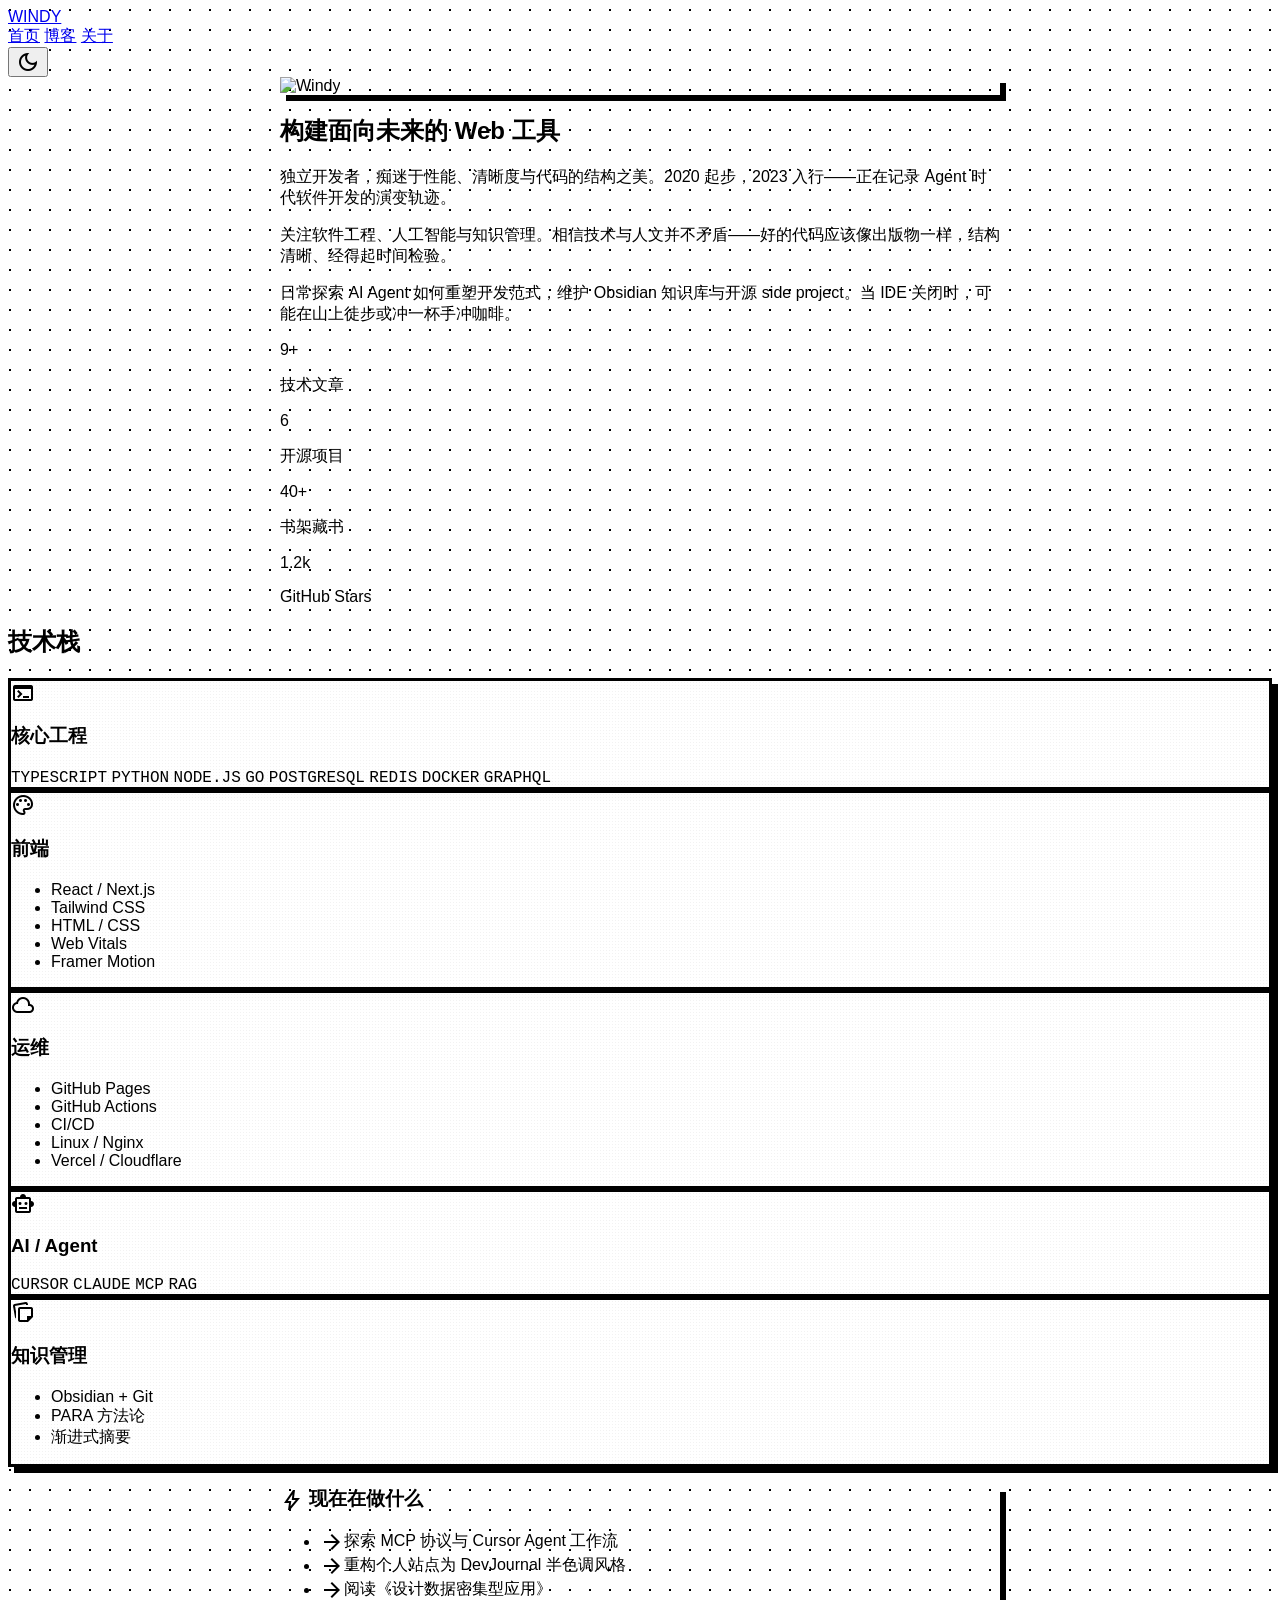
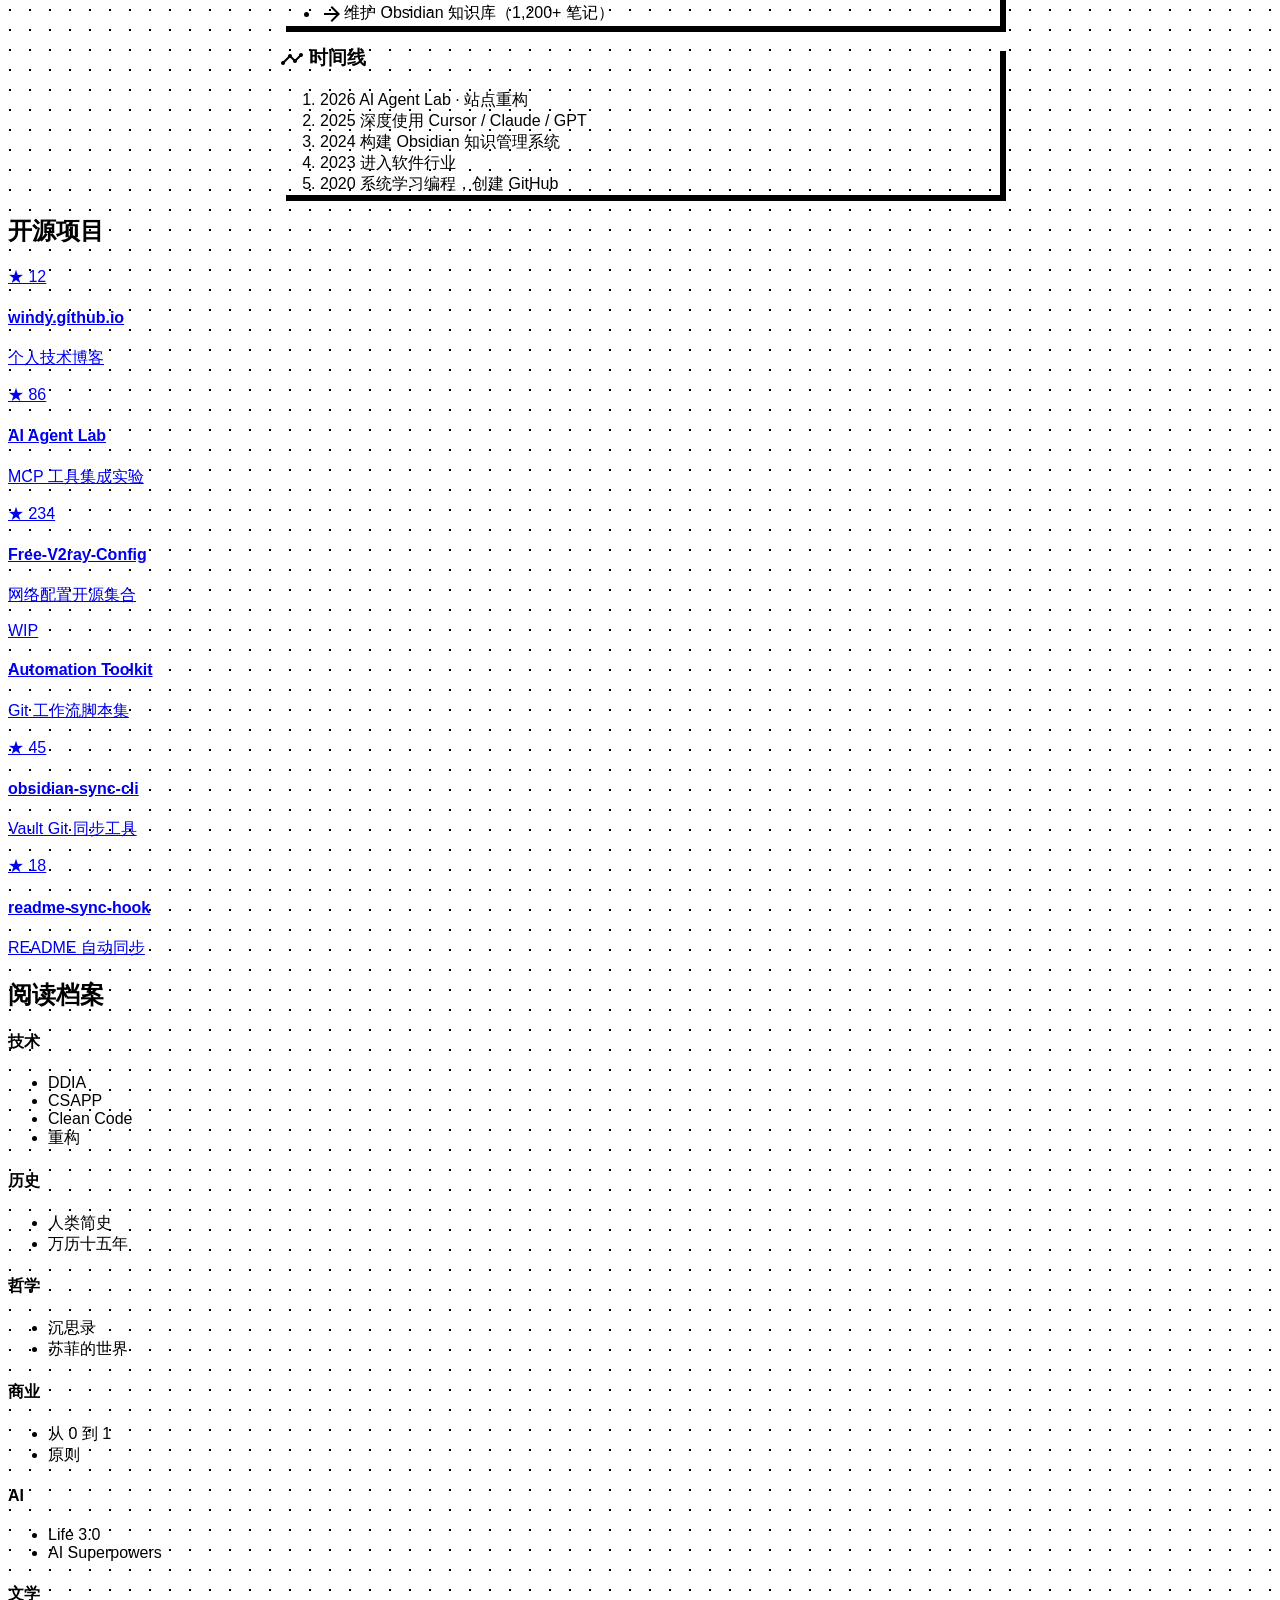
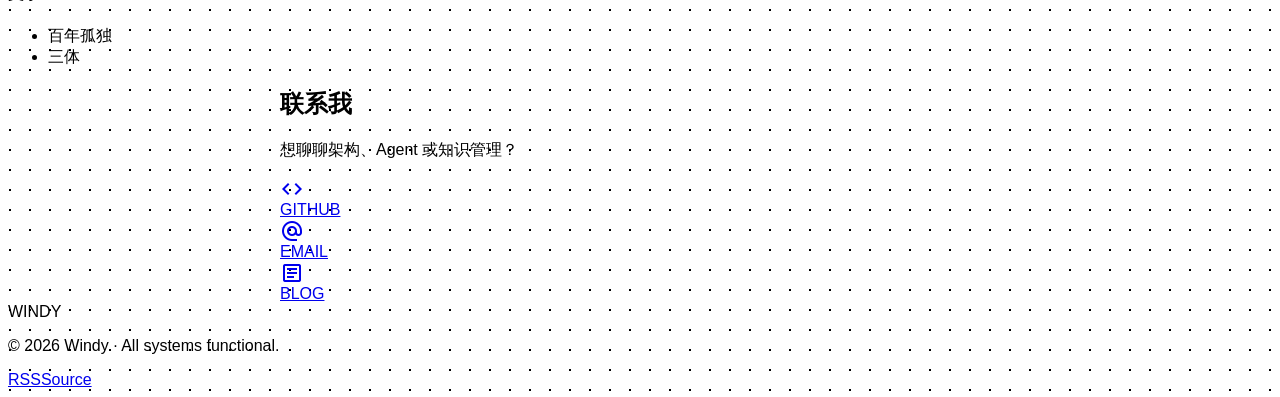
==== commit 91d91af8: "Revert "Rebrand to WINDY. and fix about page text overlap." This reverts commit 2496a2b83632018cd8e5" ====
--- a/about.html
+++ b/about.html
@@ -32,7 +32,7 @@
 
 <nav class="fixed top-0 w-full z-50 bg-white border-b-4 border-black" data-header>
   <div class="flex justify-between items-center h-16 px-gutter max-w-container-max mx-auto">
-    <a href="index.html" class="text-2xl font-black uppercase tracking-tighter">WINDY<span class="brand-dot">.</span></a>
+    <a href="index.html" class="text-2xl font-black uppercase tracking-tighter">WINDY</a>
     <div class="hidden md:flex items-center gap-8">
       <a class="text-sm uppercase font-bold hover:underline decoration-4 underline-offset-4" href="index.html">首页</a>
       <a class="text-sm uppercase font-bold hover:underline decoration-4 underline-offset-4" href="blog.html">博客</a>
@@ -45,26 +45,24 @@
 <main class="pt-32 pb-section-gap px-gutter">
 
   <section class="reading-track mb-section-gap">
-    <div class="solid-panel border-4 border-black p-8 shadow-hard">
     <div class="mb-stack-lg">
       <div class="inline-block mb-8 shadow-hard">
         <img alt="Windy" class="w-32 h-32 border-4 border-black object-cover grayscale bg-white" src="https://avatars.githubusercontent.com/u/45551140?v=4" />
       </div>
       <h1 class="text-headline-xl text-primary mb-stack-md leading-tight">构建面向未来的 Web 工具</h1>
-      <p class="text-body-lg text-on-surface-variant border-l-4 border-black pl-6 bg-white">
+      <p class="text-body-lg text-on-surface-variant border-l-4 border-black pl-6">
         独立开发者，痴迷于性能、清晰度与代码的结构之美。2020 起步，2023 入行——正在记录 Agent 时代软件开发的演变轨迹。
       </p>
     </div>
     <div class="space-y-6 text-lg leading-relaxed">
-      <p class="bg-white">关注软件工程、人工智能与知识管理。相信技术与人文并不矛盾——好的代码应该像出版物一样，结构清晰、经得起时间检验。</p>
-      <p class="bg-white">日常探索 AI Agent 如何重塑开发范式，维护 Obsidian 知识库与开源 side project。当 IDE 关闭时，可能在山上徒步或冲一杯手冲咖啡。</p>
+      <p>关注软件工程、人工智能与知识管理。相信技术与人文并不矛盾——好的代码应该像出版物一样，结构清晰、经得起时间检验。</p>
+      <p>日常探索 AI Agent 如何重塑开发范式，维护 Obsidian 知识库与开源 side project。当 IDE 关闭时，可能在山上徒步或冲一杯手冲咖啡。</p>
     </div>
     <div class="grid grid-cols-2 md:grid-cols-4 gap-4 mt-12">
       <div class="border-2 border-black p-4 bg-white text-center"><p class="text-3xl font-black">9+</p><p class="text-xs font-bold uppercase mt-1">技术文章</p></div>
       <div class="border-2 border-black p-4 bg-white text-center"><p class="text-3xl font-black">6</p><p class="text-xs font-bold uppercase mt-1">开源项目</p></div>
       <div class="border-2 border-black p-4 bg-white text-center"><p class="text-3xl font-black">40+</p><p class="text-xs font-bold uppercase mt-1">书架藏书</p></div>
       <div class="border-2 border-black p-4 bg-white text-center"><p class="text-3xl font-black">1.2k</p><p class="text-xs font-bold uppercase mt-1">GitHub Stars</p></div>
-    </div>
     </div>
   </section>
 
@@ -211,7 +209,7 @@
 
 <footer class="bg-black text-white py-12">
   <div class="flex flex-col md:flex-row justify-between items-center gap-8 px-gutter max-w-container-max mx-auto uppercase tracking-wider text-sm">
-    <div class="text-xl font-black">WINDY<span class="brand-dot">.</span></div>
+    <div class="text-xl font-black">WINDY</div>
     <p class="opacity-80">© 2026 Windy · All systems functional.</p>
     <div class="flex gap-8"><a class="hover:opacity-70" href="blog.html">RSS</a><a class="hover:opacity-70" href="https://github.com/abcdzyone/windy.github.io">Source</a></div>
   </div>
--- a/css/style.css
+++ b/css/style.css
@@ -38,20 +38,9 @@
 }
 
 .halftone-page {
-  background-color: #f9f9f9;
-  background-image: radial-gradient(#d1d1d1 1px, transparent 0);
+  background-color: #ffffff;
+  background-image: radial-gradient(#000 1px, transparent 0);
   background-size: 20px 20px;
-}
-
-/* 点阵页上的正文面板：避免背景与文字重叠 */
-.solid-panel {
-  background-color: #ffffff;
-  position: relative;
-  z-index: 1;
-}
-
-.brand-dot {
-  letter-spacing: -0.05em;
 }
 
 .stippled-box {
@@ -158,8 +147,6 @@
 html.dark .article-card { background-color: #111; }
 html.dark .article-card:hover { box-shadow: 8px 8px 0px 0px #f0f0f0; }
 html.dark .tech-card, html.dark .retro-card { background-color: #111; }
-html.dark .solid-panel { background-color: #111; }
-html.dark .halftone-page { background-color: #0a0a0a; background-image: radial-gradient(#333 1px, transparent 0); }
 
 /* Article prose — aligned with article_detail.html */
 .prose-blog > p:first-child {
